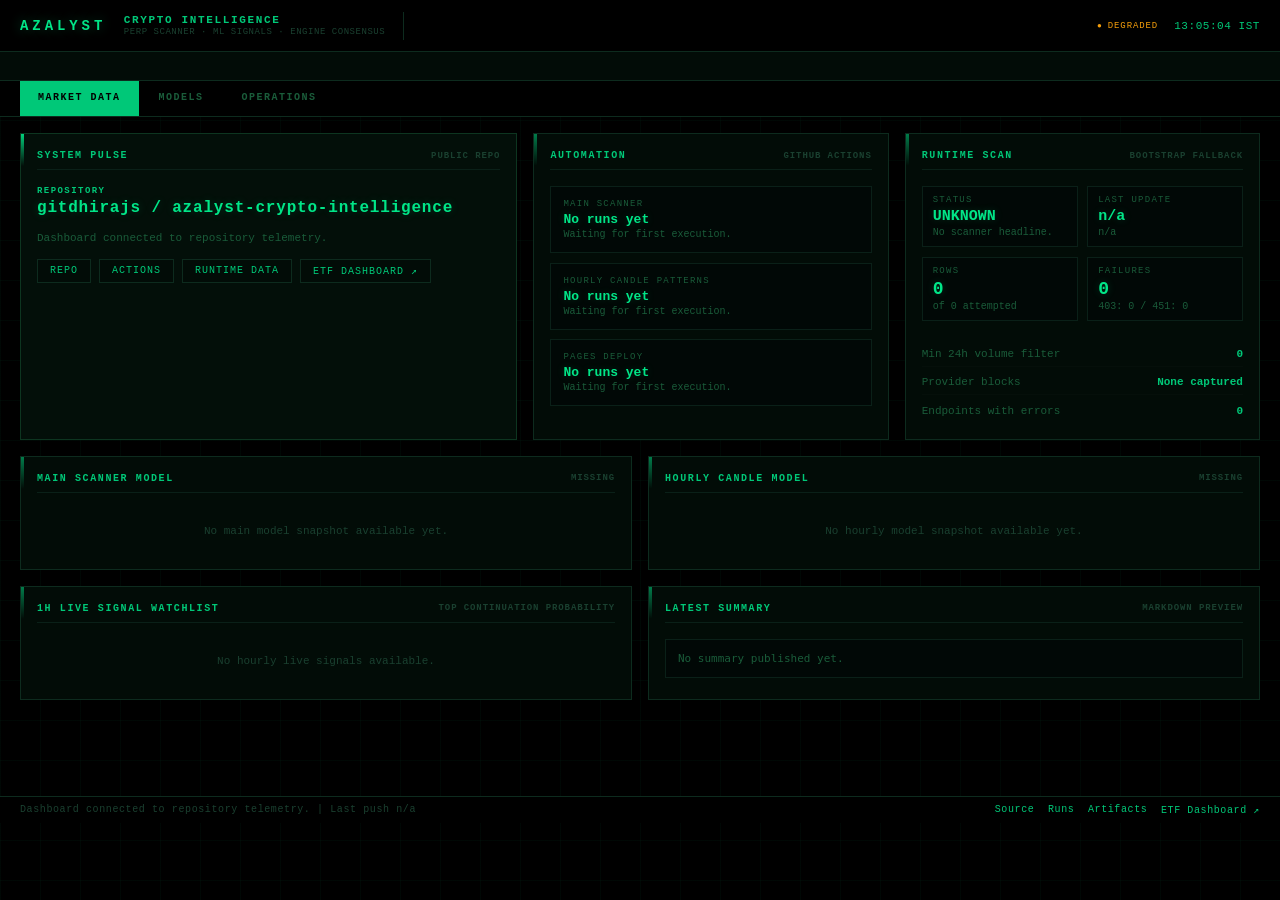
==== index.html @ 478e2b05 "Add files via upload" ====
<!DOCTYPE html>
<html lang="en">
<head>
  <meta charset="UTF-8">
  <meta name="viewport" content="width=device-width, initial-scale=1.0">
  <title>Azalyst Crypto Intelligence</title>
  <meta
    name="description"
    content="Azalyst Crypto Intelligence — runtime health, ML training snapshots, multi-engine consensus signals, and GitHub Actions telemetry."
  >
  <meta name="theme-color" content="#000000">
  <link rel="stylesheet" href="styles.css">
</head>
<body>
  <div class="backdrop" aria-hidden="true"></div>
  <div class="scanlines" aria-hidden="true"></div>

  <!-- ── Topbar (mirrors ETF Intelligence header) ──────────────────── -->
  <header class="topbar">
    <div class="brand-block">
      <div class="brand-mark">AZALYST</div>
      <div class="brand-sub">
        <h1>CRYPTO INTELLIGENCE</h1>
        <p>Perp scanner · ML signals · Engine consensus</p>
      </div>
    </div>
    <div class="topbar-meta">
      <!-- Live status dot — same pattern as ETF "● LIVE / ● OFFLINE" -->
      <span id="liveStatus" class="status-dot warn">LOADING</span>
      <span id="clockValue" class="meta-value">--:--:-- IST</span>
    </div>
  </header>

  <!-- ── Ticker tape ─────────────────────────────────────────────────── -->
  <div class="ticker" role="marquee" aria-label="Live scanner data ticker">
    <div id="tickerTape" class="ticker-track">Connecting to runtime telemetry...</div>
  </div>

  <!-- ── Tab bar (matches ETF style) ──────────────────────────────────── -->
  <nav class="tabbar" aria-label="Dashboard sections">
    <button class="tab active" data-tab="overview">Market Data</button>
    <button class="tab" data-tab="models">Models</button>
    <button class="tab" data-tab="ops">Operations</button>
  </nav>

  <!-- ── Main shell ─────────────────────────────────────────────────── -->
  <main class="shell">

    <!-- ══ OVERVIEW TAB ═══════════════════════════════════════════════ -->
    <section class="tab-panel active" id="tab-overview">

      <!-- Hero row: 3 columns -->
      <section class="grid hero-grid">

        <article class="panel panel-hero">
          <div class="panel-header">
            <span>System Pulse</span>
            <span id="repoVisibility" class="micro-copy">PUBLIC REPO</span>
          </div>
          <div class="hero-stack">
            <div>
              <p class="kicker">Repository</p>
              <div class="hero-title">gitdhirajs / azalyst-crypto-intelligence</div>
            </div>
            <p id="headlineText" class="hero-copy">
              Waiting for runtime status and model snapshots...
            </p>
            <div class="hero-actions">
              <a
                class="action-link"
                href="https://github.com/gitdhirajs/azalyst-crypto-intelligence"
                target="_blank" rel="noreferrer"
              >Repo</a>
              <a
                class="action-link"
                href="https://github.com/gitdhirajs/azalyst-crypto-intelligence/actions"
                target="_blank" rel="noreferrer"
              >Actions</a>
              <a
                class="action-link"
                href="https://github.com/gitdhirajs/azalyst-crypto-intelligence/tree/runtime-data"
                target="_blank" rel="noreferrer"
              >Runtime Data</a>
              <a
                class="action-link"
                href="https://gitdhirajsv.github.io/Azalyst-ETF-Intelligence/"
                target="_blank" rel="noreferrer"
              >ETF Dashboard ↗</a>
            </div>
          </div>
        </article>

        <article class="panel">
          <div class="panel-header">
            <span>Automation</span>
            <span class="micro-copy">GITHUB ACTIONS</span>
          </div>
          <div id="workflowCards" class="metric-stack"></div>
        </article>

        <article class="panel">
          <div class="panel-header">
            <span>Runtime Scan</span>
            <span id="runtimeSourceTag" class="micro-copy">RUNTIME-DATA</span>
          </div>
          <div id="runtimeStatusCard" class="metric-stack"></div>
        </article>

      </section>

      <!-- Model cards row -->
      <section class="grid two-col">
        <article class="panel">
          <div class="panel-header">
            <span>Main Scanner Model</span>
            <span id="mainModelSource" class="micro-copy">BOOTSTRAP</span>
          </div>
          <div id="mainModelCard"></div>
        </article>

        <article class="panel">
          <div class="panel-header">
            <span>Hourly Candle Model</span>
            <span id="hourlyModelSource" class="micro-copy">BOOTSTRAP</span>
          </div>
          <div id="hourlyModelCard"></div>
        </article>
      </section>

      <!-- Signals + summary row -->
      <section class="grid two-col">
        <article class="panel">
          <div class="panel-header">
            <span>1H Live Signal Watchlist</span>
            <span class="micro-copy">TOP CONTINUATION PROBABILITY</span>
          </div>
          <div id="hourlySignalsTable"></div>
        </article>

        <article class="panel">
          <div class="panel-header">
            <span>Latest Summary</span>
            <span class="micro-copy">MARKDOWN PREVIEW</span>
          </div>
          <pre id="summaryPreview" class="summary-box">Loading summary...</pre>
        </article>
      </section>

    </section>

    <!-- ══ MODELS TAB ════════════════════════════════════════════════ -->
    <section class="tab-panel" id="tab-models">

      <section class="grid two-col">
        <article class="panel">
          <div class="panel-header">
            <span>Main Model Feature Stack</span>
            <span class="micro-copy">XGBOOST PERMUTATION IMPORTANCE</span>
          </div>
          <div id="mainFeatures"></div>
        </article>

        <article class="panel">
          <div class="panel-header">
            <span>Hourly Model Feature Stack</span>
            <span class="micro-copy">PATTERN IMPORTANCE</span>
          </div>
          <div id="hourlyFeatures"></div>
        </article>
      </section>

      <section class="grid two-col">
        <article class="panel">
          <div class="panel-header">
            <span>Main Scanner Clusters</span>
            <span class="micro-copy">GAINER / LOSER REGIMES</span>
          </div>
          <div id="mainClusters"></div>
        </article>

        <article class="panel">
          <div class="panel-header">
            <span>Hourly Pattern Clusters</span>
            <span class="micro-copy">CONTINUATION / FAILURE</span>
          </div>
          <div id="hourlyClusters"></div>
        </article>
      </section>

      <section class="grid two-col">
        <article class="panel">
          <div class="panel-header">
            <span>Main Scanner Buckets</span>
            <span class="micro-copy">RANGE LEARNING</span>
          </div>
          <div id="mainBuckets"></div>
        </article>

        <article class="panel">
          <div class="panel-header">
            <span>Hourly Continuation Buckets</span>
            <span class="micro-copy">CANDLE RANGE LEARNING</span>
          </div>
          <div id="hourlyBuckets"></div>
        </article>
      </section>

    </section>

    <!-- ══ OPERATIONS TAB ════════════════════════════════════════════ -->
    <section class="tab-panel" id="tab-ops">

      <section class="grid two-col">
        <article class="panel">
          <div class="panel-header">
            <span>Recent Workflow Runs</span>
            <span class="micro-copy">LATEST 8</span>
          </div>
          <div id="workflowTable"></div>
        </article>

        <article class="panel">
          <div class="panel-header">
            <span>Data Sources</span>
            <span class="micro-copy">MERGED VIEW</span>
          </div>
          <div id="sourceMatrix"></div>
        </article>
      </section>

      <section class="grid two-col">
        <article class="panel">
          <div class="panel-header">
            <span>Runtime Branch Files</span>
            <span class="micro-copy">REPORTS DIRECTORY</span>
          </div>
          <div id="runtimeFiles"></div>
        </article>

        <article class="panel">
          <div class="panel-header">
            <span>Known Issues</span>
            <span class="micro-copy">OPS NOTES</span>
          </div>
          <div id="issuesPanel"></div>
        </article>
      </section>

    </section>

  </main>

  <!-- ── Footer (matches ETF style) ───────────────────────────────── -->
  <footer class="footer">
    <span id="footerStatus">Waiting for data...</span>
    <span class="footer-links">
      <a href="https://github.com/gitdhirajs/azalyst-crypto-intelligence" target="_blank" rel="noreferrer">Source</a>
      <a href="https://github.com/gitdhirajs/azalyst-crypto-intelligence/actions" target="_blank" rel="noreferrer">Runs</a>
      <a href="https://github.com/gitdhirajs/azalyst-crypto-intelligence/tree/runtime-data" target="_blank" rel="noreferrer">Artifacts</a>
      <a href="https://gitdhirajsv.github.io/Azalyst-ETF-Intelligence/" target="_blank" rel="noreferrer">ETF Dashboard ↗</a>
    </span>
  </footer>

  <script type="module" src="app.js"></script>
</body>
</html>
---- styles.css ----
/* ══════════════════════════════════════════════════════════════════
   AZALYST CRYPTO INTELLIGENCE — Dashboard styles
   Mirrors Azalyst ETF Intelligence green terminal aesthetic
   ══════════════════════════════════════════════════════════════════ */

* { box-sizing: border-box; }

html, body {
  margin: 0;
  min-height: 100%;
}

body {
  background: #000;
  color: #00c878;
  font-family: 'Courier New', Courier, monospace;
  overflow-x: hidden;
}

/* ── Grid overlay (green tint, same as ETF) ── */
.backdrop {
  background-image:
    linear-gradient(rgba(0, 200, 120, 0.04) 1px, transparent 1px),
    linear-gradient(90deg, rgba(0, 200, 120, 0.04) 1px, transparent 1px);
  background-size: 40px 40px;
  inset: 0;
  pointer-events: none;
  position: fixed;
  z-index: -2;
}

.scanlines {
  background: repeating-linear-gradient(
    0deg,
    rgba(0, 0, 0, 0.05) 0px,
    rgba(0, 0, 0, 0.05) 1px,
    transparent 1px,
    transparent 3px
  );
  inset: 0;
  pointer-events: none;
  position: fixed;
  z-index: -1;
}

/* ══ Topbar ══════════════════════════════════════════════════════════ */
.topbar {
  align-items: center;
  background: #000;
  border-bottom: 1px solid #0d2b1e;
  display: flex;
  gap: 1rem;
  height: 52px;
  justify-content: space-between;
  padding: 0 1.25rem;
  position: sticky;
  top: 0;
  z-index: 100;
}

.brand-block {
  align-items: center;
  display: flex;
  gap: 1.1rem;
}

/* The vertical separator bar between AZALYST and subtitle — ETF style */
.brand-block::after {
  content: "";
  width: 1px;
  height: 28px;
  background: #0d2b1e;
  display: inline-block;
  flex-shrink: 0;
}

.brand-mark {
  color: #00e688;
  font-size: 14px;
  font-weight: 900;
  letter-spacing: 0.28em;
  text-shadow: 0 0 12px rgba(0, 230, 136, 0.35);
}

.brand-sub {
  display: flex;
  flex-direction: column;
  gap: 1px;
}

.brand-sub h1 {
  color: #00c878;
  font-family: 'Courier New', monospace;
  font-size: 11px;
  font-weight: 700;
  letter-spacing: 0.15em;
  margin: 0;
  text-transform: uppercase;
}

.brand-sub p {
  color: #1a4030;
  font-size: 9px;
  letter-spacing: 0.06em;
  margin: 0;
  text-transform: uppercase;
}

.topbar-meta {
  align-items: center;
  display: flex;
  gap: 1rem;
}

/* Live status dot — matches ETF "● LIVE / ● OFFLINE" */
.status-dot {
  font-size: 9px;
  letter-spacing: 0.1em;
  display: flex;
  align-items: center;
  gap: 5px;
}

.status-dot::before {
  content: "●";
  font-size: 8px;
}

.status-dot.live  { color: #00e688; }
.status-dot.live::before  { color: #00e688; text-shadow: 0 0 6px #00e688; }
.status-dot.warn  { color: #f59e0b; }
.status-dot.warn::before  { color: #f59e0b; }
.status-dot.dead  { color: #ef4444; }
.status-dot.dead::before  { color: #ef4444; }

.meta-value {
  color: #00c878;
  font-size: 11px;
  letter-spacing: 0.05em;
}

/* ══ Ticker tape ══════════════════════════════════════════════════════ */
.ticker {
  background: #020c07;
  border-bottom: 1px solid #0d2b1e;
  overflow: hidden;
  padding: 5px 0;
  position: relative;
}

.ticker::before,
.ticker::after {
  bottom: 0;
  content: "";
  position: absolute;
  top: 0;
  width: 60px;
  z-index: 1;
}

.ticker::before {
  background: linear-gradient(90deg, #020c07, transparent);
  left: 0;
}

.ticker::after {
  background: linear-gradient(270deg, #020c07, transparent);
  right: 0;
}

.ticker-track {
  animation: ticker-scroll 30s linear infinite;
  color: #00c878;
  display: inline-flex;
  font-size: 10px;
  gap: 2.5rem;
  letter-spacing: 0.1em;
  min-width: max-content;
  padding-left: 100%;
  white-space: nowrap;
}

@keyframes ticker-scroll {
  from { transform: translateX(0); }
  to   { transform: translateX(-100%); }
}

/* ══ Tab bar — exactly mirrors ETF Intelligence nav ══════════════════ */
.tabbar {
  background: #000;
  border-bottom: 1px solid #0d2b1e;
  display: flex;
  padding: 0 1.25rem;
  gap: 2px;
}

.tab {
  background: transparent;
  border: none;
  border-bottom: 2px solid transparent;
  color: #1a5c3a;
  cursor: pointer;
  font-family: 'Courier New', monospace;
  font-size: 10px;
  font-weight: 700;
  letter-spacing: 0.15em;
  padding: 11px 18px;
  text-transform: uppercase;
  transition: color 150ms, border-color 150ms, background 150ms;
}

.tab:hover {
  border-bottom-color: #00c878;
  color: #00c878;
}

.tab.active {
  background: #00c878;
  border-bottom-color: #00c878;
  color: #000;
}

/* ══ Shell / layout ══════════════════════════════════════════════════ */
.shell {
  margin: 0 auto;
  max-width: 1500px;
  padding: 1rem 1.25rem 5rem;
}

.tab-panel { display: none; }
.tab-panel.active { display: block; }

/* ══ Grid ════════════════════════════════════════════════════════════ */
.grid { display: grid; gap: 1rem; }

.hero-grid {
  grid-template-columns: minmax(0, 1.4fr) minmax(0, 1fr) minmax(0, 1fr);
  margin-bottom: 1rem;
}

.two-col {
  grid-template-columns: minmax(0, 1fr) minmax(0, 1fr);
  margin-bottom: 1rem;
}

/* ══ Panels ══════════════════════════════════════════════════════════ */
.panel {
  background: #020c07;
  border: 1px solid #0d2b1e;
  overflow: hidden;
  padding: 1rem;
  position: relative;
}

/* Subtle corner accent — ETF terminal look */
.panel::before {
  content: "";
  position: absolute;
  top: 0; left: 0;
  width: 3px; height: 32px;
  background: linear-gradient(180deg, #00c878, transparent);
  opacity: 0.6;
}

.panel-hero {
  background: #030f09;
  border-color: #0d3520;
}

.panel-hero::before {
  background: linear-gradient(180deg, #00e688, transparent);
  opacity: 0.9;
}

.panel-header {
  align-items: center;
  border-bottom: 1px solid #0a2018;
  color: #00c878;
  display: flex;
  font-size: 10px;
  font-weight: 700;
  justify-content: space-between;
  letter-spacing: 0.16em;
  margin-bottom: 1rem;
  padding-bottom: 8px;
  text-transform: uppercase;
}

.micro-copy {
  color: #1a4030;
  font-size: 9px;
  letter-spacing: 0.1em;
}

/* ══ Hero panel ══════════════════════════════════════════════════════ */
.hero-stack {
  display: flex;
  flex-direction: column;
  gap: 0.75rem;
}

.kicker {
  color: #00c878;
  font-size: 9px;
  font-weight: 700;
  letter-spacing: 0.16em;
  margin: 0;
  text-transform: uppercase;
}

.hero-title {
  color: #00e688;
  font-size: clamp(12px, 0.85rem + 0.3vw, 16px);
  font-weight: 700;
  letter-spacing: 0.05em;
  margin-top: 0.2rem;
  text-shadow: 0 0 10px rgba(0, 230, 136, 0.2);
}

.hero-copy {
  color: #1a5c3a;
  font-size: 11px;
  line-height: 1.65;
  margin: 0;
}

.hero-actions {
  display: flex;
  flex-wrap: wrap;
  gap: 0.5rem;
}

/* ══ Links ═══════════════════════════════════════════════════════════ */
.action-link {
  background: #020c07;
  border: 1px solid #0d2b1e;
  color: #00c878;
  font-size: 10px;
  letter-spacing: 0.1em;
  padding: 5px 12px;
  text-decoration: none;
  text-transform: uppercase;
  transition: background 150ms, color 150ms, border-color 150ms;
}

.action-link:hover {
  background: #00c878;
  border-color: #00c878;
  color: #000;
}

.runtime-link {
  color: #00c878;
  font-size: 10px;
  text-decoration: none;
}

.runtime-link:hover {
  color: #00e688;
  text-decoration: underline;
}

.footer a {
  color: #00c878;
  text-decoration: none;
}

.footer a:hover {
  color: #00e688;
}

/* ══ Metric / data blocks ════════════════════════════════════════════ */
.metric-stack,
.stack {
  display: grid;
  gap: 0.6rem;
}

.metric-card,
.cluster-card,
.issue-card,
.summary-box {
  background: #010806;
  border: 1px solid #0a2018;
}

.metric-card,
.cluster-card,
.issue-card {
  padding: 0.75rem;
}

.metric-label {
  color: #1a5c3a;
  display: block;
  font-size: 9px;
  letter-spacing: 0.14em;
  margin-bottom: 3px;
  text-transform: uppercase;
}

.metric-value {
  color: #00e688;
  font-size: 20px;
  font-weight: 700;
  text-shadow: 0 0 8px rgba(0, 230, 136, 0.2);
}

.metric-subtle {
  color: #1a5c3a;
  font-size: 10px;
  margin-top: 2px;
}

.stats-grid {
  display: grid;
  gap: 0.6rem;
  grid-template-columns: repeat(2, minmax(0, 1fr));
  margin-bottom: 0.75rem;
}

.stat-box {
  background: #010806;
  border: 1px solid #0a2018;
  padding: 8px 10px;
}

.stat-box .metric-value {
  font-size: 18px;
}

/* ══ Row lists ═══════════════════════════════════════════════════════ */
.meta-list {
  display: grid;
  gap: 0.2rem;
}

.meta-line,
.metric-line,
.list-row,
.table-row,
.file-row,
.signal-row,
.source-row,
.feature-row {
  align-items: center;
  border-bottom: 1px solid #050f0a;
  display: grid;
  font-size: 11px;
  gap: 0.6rem;
  padding: 6px 0;
}

.meta-line   { grid-template-columns: 1fr auto; }
.metric-line { grid-template-columns: 1fr auto auto; }
.list-row    { grid-template-columns: 1.55fr auto auto; }

.meta-line:last-child,
.metric-line:last-child,
.list-row:last-child,
.table-row:last-child,
.file-row:last-child,
.signal-row:last-child,
.source-row:last-child,
.feature-row:last-child { border-bottom: none; }

.meta-line span,
.metric-line span,
.list-row span { color: #1a5c3a; }

.meta-line strong,
.metric-line strong,
.list-row strong { color: #00c878; }

.metric-card strong { color: #00e688; }

/* ══ Tables ══════════════════════════════════════════════════════════ */
.table,
.file-list,
.signal-table,
.source-table {
  display: grid;
  gap: 0;
}

.table-head,
.signal-head,
.source-head {
  background: #010806;
  border-bottom: 1px solid #0a2018;
  color: #1a5c3a;
  font-size: 9px;
  letter-spacing: 0.12em;
  padding: 6px 8px;
  text-transform: uppercase;
}

.table-head, .table-row   { grid-template-columns: 1.15fr 0.8fr 0.7fr 0.85fr; }
.table-row   { padding-left: 4px; padding-right: 4px; }
.file-row    { grid-template-columns: 1.5fr auto; }

.signal-head,
.signal-row  { grid-template-columns: 1fr 0.75fr 0.65fr 0.65fr 0.7fr; }

.source-head,
.source-row  { grid-template-columns: 1.05fr 0.7fr 1.25fr; }

/* ══ Pills — ETF style: dot + label ══════════════════════════════════ */
.pill {
  border: 1px solid transparent;
  display: inline-flex;
  font-size: 9px;
  letter-spacing: 0.1em;
  padding: 2px 8px;
  text-transform: uppercase;
}

.pill-good {
  background: rgba(0, 200, 120, 0.10);
  border-color: rgba(0, 200, 120, 0.20);
  color: #00c878;
}

.pill-bad {
  background: rgba(239, 68, 68, 0.10);
  border-color: rgba(239, 68, 68, 0.20);
  color: #ef4444;
}

.pill-warn {
  background: rgba(245, 158, 11, 0.10);
  border-color: rgba(245, 158, 11, 0.20);
  color: #f59e0b;
}

.pill-info {
  background: rgba(59, 130, 246, 0.10);
  border-color: rgba(59, 130, 246, 0.20);
  color: #3b82f6;
}

/* ══ Cluster / issue cards ═══════════════════════════════════════════ */
.cluster-card h4,
.issue-card h4 {
  color: #00c878;
  font-size: 10px;
  font-weight: 700;
  letter-spacing: 0.12em;
  margin: 0 0 0.5rem;
  text-transform: uppercase;
}

.cluster-card p,
.issue-card p {
  color: #1a5c3a;
  font-size: 11px;
  line-height: 1.65;
  margin: 0;
}

/* ══ Feature importance bars ═════════════════════════════════════════ */
.feature-row { grid-template-columns: 1.25fr minmax(0, 1fr) 0.55fr; }

.bar-rail {
  background: #0a2018;
  height: 7px;
  overflow: hidden;
}

.bar-fill {
  background: #00c878;
  box-shadow: 0 0 4px rgba(0, 200, 120, 0.4);
  height: 100%;
  transition: width 600ms ease;
}

/* ══ Summary box ═════════════════════════════════════════════════════ */
.summary-box {
  color: #1a5c3a;
  font-size: 11px;
  margin: 0;
  max-height: 400px;
  overflow: auto;
  padding: 0.75rem;
  white-space: pre-wrap;
}

/* ══ Footer ══════════════════════════════════════════════════════════ */
.footer {
  align-items: center;
  background: #000;
  border-top: 1px solid #0d2b1e;
  bottom: 0;
  color: #1a4030;
  display: flex;
  flex-wrap: wrap;
  font-size: 10px;
  gap: 0.75rem;
  justify-content: space-between;
  left: 0;
  letter-spacing: 0.06em;
  padding: 7px 1.25rem;
  position: sticky;
  right: 0;
  z-index: 100;
}

.footer-links {
  display: inline-flex;
  gap: 0.85rem;
}

/* ══ State colours ═══════════════════════════════════════════════════ */
.positive   { color: #00c878; }
.negative   { color: #ef4444; }
.warning    { color: #f59e0b; }
.info       { color: #3b82f6; }
.muted      { color: #1a4030; }

.empty-state {
  color: #1a4030;
  font-size: 11px;
  padding: 1rem 0;
  text-align: center;
}

/* ══ Scrollbars — styled to match ════════════════════════════════════ */
::-webkit-scrollbar { width: 4px; height: 4px; }
::-webkit-scrollbar-track { background: #010806; }
::-webkit-scrollbar-thumb { background: #0d2b1e; border-radius: 2px; }
::-webkit-scrollbar-thumb:hover { background: #00c878; }

/* ══ Responsive ══════════════════════════════════════════════════════ */
@media (max-width: 1180px) {
  .hero-grid,
  .two-col { grid-template-columns: 1fr; }
}

@media (max-width: 820px) {
  .topbar {
    align-items: flex-start;
    flex-direction: column;
    height: auto;
    padding: 0.6rem 1rem;
  }

  .brand-block::after { display: none; }

  .brand-block {
    align-items: flex-start;
    flex-direction: column;
  }

  .topbar-meta,
  .tabbar { flex-wrap: wrap; }

  .stats-grid,
  .signal-head, .signal-row,
  .source-head, .source-row,
  .feature-row,
  .table-head,  .table-row,
  .list-row,    .file-row,
  .meta-line,   .metric-line { grid-template-columns: 1fr; }

  .shell { padding-left: 0.75rem; padding-right: 0.75rem; }

  .ticker-track { animation-duration: 38s; }
}
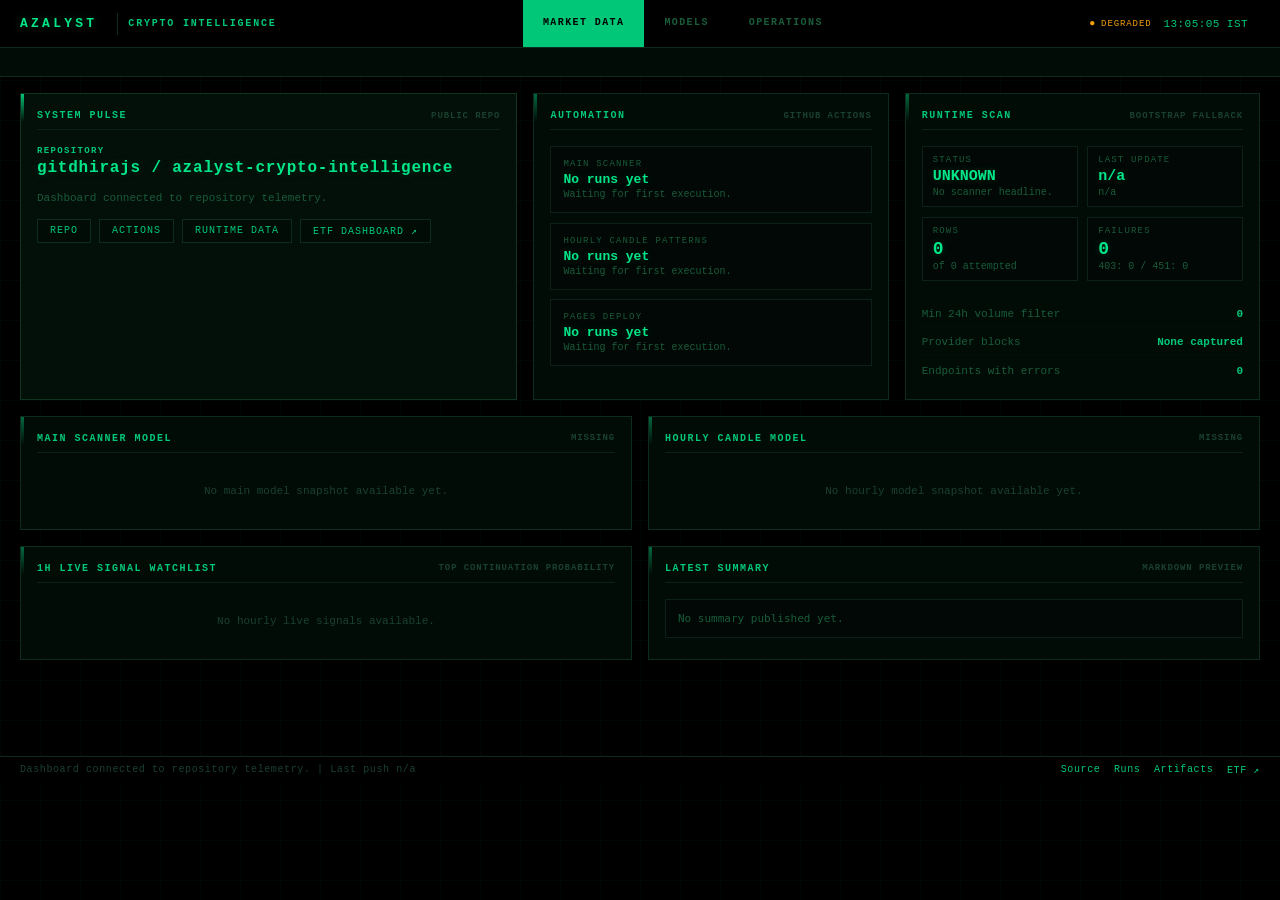
==== commit 01b9641e: "Add files via upload" ====
--- a/index.html
+++ b/index.html
@@ -4,10 +4,7 @@
   <meta charset="UTF-8">
   <meta name="viewport" content="width=device-width, initial-scale=1.0">
   <title>Azalyst Crypto Intelligence</title>
-  <meta
-    name="description"
-    content="Azalyst Crypto Intelligence — runtime health, ML training snapshots, multi-engine consensus signals, and GitHub Actions telemetry."
-  >
+  <meta name="description" content="Azalyst Crypto Intelligence — runtime health, ML signals, multi-engine consensus, and GitHub Actions telemetry.">
   <meta name="theme-color" content="#000000">
   <link rel="stylesheet" href="styles.css">
 </head>
@@ -15,41 +12,40 @@
   <div class="backdrop" aria-hidden="true"></div>
   <div class="scanlines" aria-hidden="true"></div>
 
-  <!-- ── Topbar (mirrors ETF Intelligence header) ──────────────────── -->
+  <!-- ══ TOPBAR — matches ETF Intelligence exactly: brand + inline tabs + meta ══ -->
   <header class="topbar">
+    <!-- Left: brand block -->
     <div class="brand-block">
-      <div class="brand-mark">AZALYST</div>
-      <div class="brand-sub">
-        <h1>CRYPTO INTELLIGENCE</h1>
-        <p>Perp scanner · ML signals · Engine consensus</p>
-      </div>
+      <span class="brand-mark">AZALYST</span>
+      <span class="brand-sep"></span>
+      <span class="brand-sub">CRYPTO INTELLIGENCE</span>
     </div>
+
+    <!-- Centre: inline tab navigation (same as ETF) -->
+    <nav class="inline-tabs" aria-label="Dashboard sections">
+      <button class="itab active" data-tab="overview">Market Data</button>
+      <button class="itab" data-tab="models">Models</button>
+      <button class="itab" data-tab="ops">Operations</button>
+    </nav>
+
+    <!-- Right: status + clock -->
     <div class="topbar-meta">
-      <!-- Live status dot — same pattern as ETF "● LIVE / ● OFFLINE" -->
       <span id="liveStatus" class="status-dot warn">LOADING</span>
-      <span id="clockValue" class="meta-value">--:--:-- IST</span>
+      <span id="clockValue" class="meta-clock">--:--:-- IST</span>
+      <span id="updatedLabel" class="meta-updated"></span>
     </div>
   </header>
 
-  <!-- ── Ticker tape ─────────────────────────────────────────────────── -->
-  <div class="ticker" role="marquee" aria-label="Live scanner data ticker">
+  <!-- ══ TICKER ══ -->
+  <div class="ticker" role="marquee" aria-label="Live scanner data">
     <div id="tickerTape" class="ticker-track">Connecting to runtime telemetry...</div>
   </div>
 
-  <!-- ── Tab bar (matches ETF style) ──────────────────────────────────── -->
-  <nav class="tabbar" aria-label="Dashboard sections">
-    <button class="tab active" data-tab="overview">Market Data</button>
-    <button class="tab" data-tab="models">Models</button>
-    <button class="tab" data-tab="ops">Operations</button>
-  </nav>
-
-  <!-- ── Main shell ─────────────────────────────────────────────────── -->
+  <!-- ══ MAIN SHELL ══ -->
   <main class="shell">
 
-    <!-- ══ OVERVIEW TAB ═══════════════════════════════════════════════ -->
+    <!-- MARKET DATA TAB -->
     <section class="tab-panel active" id="tab-overview">
-
-      <!-- Hero row: 3 columns -->
       <section class="grid hero-grid">
 
         <article class="panel panel-hero">
@@ -60,32 +56,14 @@
           <div class="hero-stack">
             <div>
               <p class="kicker">Repository</p>
-              <div class="hero-title">gitdhirajs / azalyst-crypto-intelligence</div>
+              <div id="heroTitle" class="hero-title">gitdhirajs / azalyst-crypto-intelligence</div>
             </div>
-            <p id="headlineText" class="hero-copy">
-              Waiting for runtime status and model snapshots...
-            </p>
+            <p id="headlineText" class="hero-copy">Waiting for runtime status and model snapshots...</p>
             <div class="hero-actions">
-              <a
-                class="action-link"
-                href="https://github.com/gitdhirajs/azalyst-crypto-intelligence"
-                target="_blank" rel="noreferrer"
-              >Repo</a>
-              <a
-                class="action-link"
-                href="https://github.com/gitdhirajs/azalyst-crypto-intelligence/actions"
-                target="_blank" rel="noreferrer"
-              >Actions</a>
-              <a
-                class="action-link"
-                href="https://github.com/gitdhirajs/azalyst-crypto-intelligence/tree/runtime-data"
-                target="_blank" rel="noreferrer"
-              >Runtime Data</a>
-              <a
-                class="action-link"
-                href="https://gitdhirajsv.github.io/Azalyst-ETF-Intelligence/"
-                target="_blank" rel="noreferrer"
-              >ETF Dashboard ↗</a>
+              <a class="action-link" href="https://github.com/gitdhirajs/azalyst-crypto-intelligence" target="_blank" rel="noreferrer">Repo</a>
+              <a class="action-link" href="https://github.com/gitdhirajs/azalyst-crypto-intelligence/actions" target="_blank" rel="noreferrer">Actions</a>
+              <a class="action-link" href="https://github.com/gitdhirajs/azalyst-crypto-intelligence/tree/runtime-data" target="_blank" rel="noreferrer">Runtime Data</a>
+              <a class="action-link" href="https://gitdhirajsv.github.io/Azalyst-ETF-Intelligence/" target="_blank" rel="noreferrer">ETF Dashboard ↗</a>
             </div>
           </div>
         </article>
@@ -105,10 +83,8 @@
           </div>
           <div id="runtimeStatusCard" class="metric-stack"></div>
         </article>
-
-      </section>
-
-      <!-- Model cards row -->
+      </section>
+
       <section class="grid two-col">
         <article class="panel">
           <div class="panel-header">
@@ -117,7 +93,6 @@
           </div>
           <div id="mainModelCard"></div>
         </article>
-
         <article class="panel">
           <div class="panel-header">
             <span>Hourly Candle Model</span>
@@ -127,7 +102,6 @@
         </article>
       </section>
 
-      <!-- Signals + summary row -->
       <section class="grid two-col">
         <article class="panel">
           <div class="panel-header">
@@ -136,7 +110,6 @@
           </div>
           <div id="hourlySignalsTable"></div>
         </article>
-
         <article class="panel">
           <div class="panel-header">
             <span>Latest Summary</span>
@@ -145,12 +118,10 @@
           <pre id="summaryPreview" class="summary-box">Loading summary...</pre>
         </article>
       </section>
-
     </section>
 
-    <!-- ══ MODELS TAB ════════════════════════════════════════════════ -->
+    <!-- MODELS TAB -->
     <section class="tab-panel" id="tab-models">
-
       <section class="grid two-col">
         <article class="panel">
           <div class="panel-header">
@@ -159,7 +130,6 @@
           </div>
           <div id="mainFeatures"></div>
         </article>
-
         <article class="panel">
           <div class="panel-header">
             <span>Hourly Model Feature Stack</span>
@@ -168,7 +138,6 @@
           <div id="hourlyFeatures"></div>
         </article>
       </section>
-
       <section class="grid two-col">
         <article class="panel">
           <div class="panel-header">
@@ -177,7 +146,6 @@
           </div>
           <div id="mainClusters"></div>
         </article>
-
         <article class="panel">
           <div class="panel-header">
             <span>Hourly Pattern Clusters</span>
@@ -186,7 +154,6 @@
           <div id="hourlyClusters"></div>
         </article>
       </section>
-
       <section class="grid two-col">
         <article class="panel">
           <div class="panel-header">
@@ -195,7 +162,6 @@
           </div>
           <div id="mainBuckets"></div>
         </article>
-
         <article class="panel">
           <div class="panel-header">
             <span>Hourly Continuation Buckets</span>
@@ -204,12 +170,10 @@
           <div id="hourlyBuckets"></div>
         </article>
       </section>
-
     </section>
 
-    <!-- ══ OPERATIONS TAB ════════════════════════════════════════════ -->
+    <!-- OPERATIONS TAB -->
     <section class="tab-panel" id="tab-ops">
-
       <section class="grid two-col">
         <article class="panel">
           <div class="panel-header">
@@ -218,7 +182,6 @@
           </div>
           <div id="workflowTable"></div>
         </article>
-
         <article class="panel">
           <div class="panel-header">
             <span>Data Sources</span>
@@ -227,7 +190,6 @@
           <div id="sourceMatrix"></div>
         </article>
       </section>
-
       <section class="grid two-col">
         <article class="panel">
           <div class="panel-header">
@@ -236,7 +198,6 @@
           </div>
           <div id="runtimeFiles"></div>
         </article>
-
         <article class="panel">
           <div class="panel-header">
             <span>Known Issues</span>
@@ -245,19 +206,18 @@
           <div id="issuesPanel"></div>
         </article>
       </section>
-
     </section>
 
   </main>
 
-  <!-- ── Footer (matches ETF style) ───────────────────────────────── -->
+  <!-- ══ FOOTER ══ -->
   <footer class="footer">
     <span id="footerStatus">Waiting for data...</span>
     <span class="footer-links">
       <a href="https://github.com/gitdhirajs/azalyst-crypto-intelligence" target="_blank" rel="noreferrer">Source</a>
       <a href="https://github.com/gitdhirajs/azalyst-crypto-intelligence/actions" target="_blank" rel="noreferrer">Runs</a>
       <a href="https://github.com/gitdhirajs/azalyst-crypto-intelligence/tree/runtime-data" target="_blank" rel="noreferrer">Artifacts</a>
-      <a href="https://gitdhirajsv.github.io/Azalyst-ETF-Intelligence/" target="_blank" rel="noreferrer">ETF Dashboard ↗</a>
+      <a href="https://gitdhirajsv.github.io/Azalyst-ETF-Intelligence/" target="_blank" rel="noreferrer">ETF ↗</a>
     </span>
   </footer>
 
--- a/styles.css
+++ b/styles.css
@@ -1,14 +1,9 @@
 /* ══════════════════════════════════════════════════════════════════
-   AZALYST CRYPTO INTELLIGENCE — Dashboard styles
-   Mirrors Azalyst ETF Intelligence green terminal aesthetic
+   AZALYST CRYPTO INTELLIGENCE — Green terminal, ETF-matched layout
    ══════════════════════════════════════════════════════════════════ */
 
 * { box-sizing: border-box; }
-
-html, body {
-  margin: 0;
-  min-height: 100%;
-}
+html, body { margin: 0; min-height: 100%; }
 
 body {
   background: #000;
@@ -17,102 +12,122 @@
   overflow-x: hidden;
 }
 
-/* ── Grid overlay (green tint, same as ETF) ── */
+/* ── Background grid ── */
 .backdrop {
   background-image:
-    linear-gradient(rgba(0, 200, 120, 0.04) 1px, transparent 1px),
-    linear-gradient(90deg, rgba(0, 200, 120, 0.04) 1px, transparent 1px);
+    linear-gradient(rgba(0,200,120,0.04) 1px, transparent 1px),
+    linear-gradient(90deg, rgba(0,200,120,0.04) 1px, transparent 1px);
   background-size: 40px 40px;
-  inset: 0;
-  pointer-events: none;
-  position: fixed;
-  z-index: -2;
-}
-
+  inset: 0; pointer-events: none; position: fixed; z-index: -2;
+}
 .scanlines {
   background: repeating-linear-gradient(
-    0deg,
-    rgba(0, 0, 0, 0.05) 0px,
-    rgba(0, 0, 0, 0.05) 1px,
-    transparent 1px,
-    transparent 3px
+    0deg, rgba(0,0,0,0.05) 0px, rgba(0,0,0,0.05) 1px,
+    transparent 1px, transparent 3px
   );
-  inset: 0;
-  pointer-events: none;
-  position: fixed;
-  z-index: -1;
-}
-
-/* ══ Topbar ══════════════════════════════════════════════════════════ */
+  inset: 0; pointer-events: none; position: fixed; z-index: -1;
+}
+
+/* ══════════════════════════════════════════════════════════════════
+   TOPBAR — single row: brand | inline-tabs | meta
+   Exactly matches ETF Intelligence header layout from screenshot
+   ══════════════════════════════════════════════════════════════════ */
 .topbar {
   align-items: center;
   background: #000;
   border-bottom: 1px solid #0d2b1e;
   display: flex;
-  gap: 1rem;
-  height: 52px;
+  height: 48px;
   justify-content: space-between;
   padding: 0 1.25rem;
   position: sticky;
   top: 0;
   z-index: 100;
-}
-
+  gap: 0;
+}
+
+/* ── Brand block (left) ── */
 .brand-block {
   align-items: center;
   display: flex;
-  gap: 1.1rem;
-}
-
-/* The vertical separator bar between AZALYST and subtitle — ETF style */
-.brand-block::after {
-  content: "";
-  width: 1px;
-  height: 28px;
-  background: #0d2b1e;
-  display: inline-block;
+  gap: 0;
   flex-shrink: 0;
 }
 
 .brand-mark {
   color: #00e688;
-  font-size: 14px;
+  font-size: 13px;
   font-weight: 900;
-  letter-spacing: 0.28em;
-  text-shadow: 0 0 12px rgba(0, 230, 136, 0.35);
+  letter-spacing: 0.25em;
+  text-shadow: 0 0 10px rgba(0,230,136,0.3);
+  padding-right: 10px;
+}
+
+/* Thin separator between AZALYST and CRYPTO INTELLIGENCE */
+.brand-sep {
+  display: inline-block;
+  width: 1px;
+  height: 22px;
+  background: #0d2b1e;
+  margin: 0 10px;
+  flex-shrink: 0;
 }
 
 .brand-sub {
-  display: flex;
-  flex-direction: column;
-  gap: 1px;
-}
-
-.brand-sub h1 {
-  color: #00c878;
+  color: #00c878;
+  font-size: 10px;
+  font-weight: 700;
+  letter-spacing: 0.18em;
+  text-transform: uppercase;
+}
+
+/* ── Inline tab navigation (centre) — ETF puts tabs in topbar ── */
+.inline-tabs {
+  display: flex;
+  align-items: stretch;
+  height: 100%;
+  gap: 0;
+  flex: 1;
+  justify-content: center;
+}
+
+.itab {
+  background: transparent;
+  border: none;
+  border-bottom: 2px solid transparent;
+  color: #1a5c3a;
+  cursor: pointer;
   font-family: 'Courier New', monospace;
-  font-size: 11px;
+  font-size: 10px;
   font-weight: 700;
-  letter-spacing: 0.15em;
-  margin: 0;
+  letter-spacing: 0.14em;
+  padding: 0 20px;
   text-transform: uppercase;
-}
-
-.brand-sub p {
-  color: #1a4030;
-  font-size: 9px;
-  letter-spacing: 0.06em;
-  margin: 0;
-  text-transform: uppercase;
-}
-
+  transition: color 120ms, border-color 120ms, background 120ms;
+  white-space: nowrap;
+}
+
+.itab:hover {
+  color: #00c878;
+  border-bottom-color: #00c878;
+}
+
+/* Active tab: white fill with black text — exactly matches ETF screenshot */
+.itab.active {
+  background: #00c878;
+  border-bottom-color: #00c878;
+  color: #000;
+}
+
+/* ── Right: status dot + clock + updated label ── */
 .topbar-meta {
   align-items: center;
   display: flex;
-  gap: 1rem;
-}
-
-/* Live status dot — matches ETF "● LIVE / ● OFFLINE" */
+  gap: 12px;
+  flex-shrink: 0;
+}
+
+/* ● LIVE / ● OFFLINE dot — identical to ETF */
 .status-dot {
   font-size: 9px;
   letter-spacing: 0.1em;
@@ -120,26 +135,34 @@
   align-items: center;
   gap: 5px;
 }
-
 .status-dot::before {
   content: "●";
-  font-size: 8px;
-}
-
-.status-dot.live  { color: #00e688; }
-.status-dot.live::before  { color: #00e688; text-shadow: 0 0 6px #00e688; }
-.status-dot.warn  { color: #f59e0b; }
-.status-dot.warn::before  { color: #f59e0b; }
-.status-dot.dead  { color: #ef4444; }
-.status-dot.dead::before  { color: #ef4444; }
-
-.meta-value {
+  font-size: 10px;
+  line-height: 1;
+}
+.status-dot.live         { color: #00e688; }
+.status-dot.live::before { color: #00e688; text-shadow: 0 0 6px #00e688; animation: blink 2s step-end infinite; }
+.status-dot.warn         { color: #f59e0b; }
+.status-dot.warn::before { color: #f59e0b; }
+.status-dot.dead         { color: #ef4444; }
+.status-dot.dead::before { color: #ef4444; }
+
+@keyframes blink { 0%,100% { opacity:1; } 50% { opacity:0.4; } }
+
+.meta-clock {
   color: #00c878;
   font-size: 11px;
-  letter-spacing: 0.05em;
-}
-
-/* ══ Ticker tape ══════════════════════════════════════════════════════ */
+  letter-spacing: 0.04em;
+  font-variant-numeric: tabular-nums;
+}
+
+.meta-updated {
+  color: #1a5c3a;
+  font-size: 9px;
+  letter-spacing: 0.06em;
+}
+
+/* ══ Ticker ══════════════════════════════════════════════════════════ */
 .ticker {
   background: #020c07;
   border-bottom: 1px solid #0d2b1e;
@@ -147,29 +170,14 @@
   padding: 5px 0;
   position: relative;
 }
-
-.ticker::before,
-.ticker::after {
-  bottom: 0;
-  content: "";
-  position: absolute;
-  top: 0;
-  width: 60px;
-  z-index: 1;
-}
-
-.ticker::before {
-  background: linear-gradient(90deg, #020c07, transparent);
-  left: 0;
-}
-
-.ticker::after {
-  background: linear-gradient(270deg, #020c07, transparent);
-  right: 0;
-}
+.ticker::before, .ticker::after {
+  bottom: 0; content: ""; position: absolute; top: 0; width: 60px; z-index: 1;
+}
+.ticker::before { background: linear-gradient(90deg, #020c07, transparent); left: 0; }
+.ticker::after  { background: linear-gradient(270deg, #020c07, transparent); right: 0; }
 
 .ticker-track {
-  animation: ticker-scroll 30s linear infinite;
+  animation: ticker-scroll 35s linear infinite;
   color: #00c878;
   display: inline-flex;
   font-size: 10px;
@@ -179,69 +187,17 @@
   padding-left: 100%;
   white-space: nowrap;
 }
-
-@keyframes ticker-scroll {
-  from { transform: translateX(0); }
-  to   { transform: translateX(-100%); }
-}
-
-/* ══ Tab bar — exactly mirrors ETF Intelligence nav ══════════════════ */
-.tabbar {
-  background: #000;
-  border-bottom: 1px solid #0d2b1e;
-  display: flex;
-  padding: 0 1.25rem;
-  gap: 2px;
-}
-
-.tab {
-  background: transparent;
-  border: none;
-  border-bottom: 2px solid transparent;
-  color: #1a5c3a;
-  cursor: pointer;
-  font-family: 'Courier New', monospace;
-  font-size: 10px;
-  font-weight: 700;
-  letter-spacing: 0.15em;
-  padding: 11px 18px;
-  text-transform: uppercase;
-  transition: color 150ms, border-color 150ms, background 150ms;
-}
-
-.tab:hover {
-  border-bottom-color: #00c878;
-  color: #00c878;
-}
-
-.tab.active {
-  background: #00c878;
-  border-bottom-color: #00c878;
-  color: #000;
-}
-
-/* ══ Shell / layout ══════════════════════════════════════════════════ */
-.shell {
-  margin: 0 auto;
-  max-width: 1500px;
-  padding: 1rem 1.25rem 5rem;
-}
-
-.tab-panel { display: none; }
+@keyframes ticker-scroll { from { transform: translateX(0); } to { transform: translateX(-100%); } }
+
+/* ══ Shell ═══════════════════════════════════════════════════════════ */
+.shell { margin: 0 auto; max-width: 1500px; padding: 1rem 1.25rem 5rem; }
+.tab-panel        { display: none; }
 .tab-panel.active { display: block; }
 
 /* ══ Grid ════════════════════════════════════════════════════════════ */
-.grid { display: grid; gap: 1rem; }
-
-.hero-grid {
-  grid-template-columns: minmax(0, 1.4fr) minmax(0, 1fr) minmax(0, 1fr);
-  margin-bottom: 1rem;
-}
-
-.two-col {
-  grid-template-columns: minmax(0, 1fr) minmax(0, 1fr);
-  margin-bottom: 1rem;
-}
+.grid        { display: grid; gap: 1rem; }
+.hero-grid   { grid-template-columns: minmax(0,1.4fr) minmax(0,1fr) minmax(0,1fr); margin-bottom: 1rem; }
+.two-col     { grid-template-columns: minmax(0,1fr) minmax(0,1fr); margin-bottom: 1rem; }
 
 /* ══ Panels ══════════════════════════════════════════════════════════ */
 .panel {
@@ -251,26 +207,16 @@
   padding: 1rem;
   position: relative;
 }
-
-/* Subtle corner accent — ETF terminal look */
 .panel::before {
   content: "";
   position: absolute;
   top: 0; left: 0;
-  width: 3px; height: 32px;
+  width: 3px; height: 28px;
   background: linear-gradient(180deg, #00c878, transparent);
-  opacity: 0.6;
-}
-
-.panel-hero {
-  background: #030f09;
-  border-color: #0d3520;
-}
-
-.panel-hero::before {
-  background: linear-gradient(180deg, #00e688, transparent);
-  opacity: 0.9;
-}
+  opacity: 0.5;
+}
+.panel-hero { background: #030f09; border-color: #0d3520; }
+.panel-hero::before { background: linear-gradient(180deg, #00e688, transparent); opacity: 0.85; }
 
 .panel-header {
   align-items: center;
@@ -280,389 +226,138 @@
   font-size: 10px;
   font-weight: 700;
   justify-content: space-between;
-  letter-spacing: 0.16em;
+  letter-spacing: 0.15em;
   margin-bottom: 1rem;
   padding-bottom: 8px;
   text-transform: uppercase;
 }
-
-.micro-copy {
-  color: #1a4030;
-  font-size: 9px;
-  letter-spacing: 0.1em;
-}
-
-/* ══ Hero panel ══════════════════════════════════════════════════════ */
-.hero-stack {
-  display: flex;
-  flex-direction: column;
-  gap: 0.75rem;
-}
-
-.kicker {
-  color: #00c878;
-  font-size: 9px;
-  font-weight: 700;
-  letter-spacing: 0.16em;
-  margin: 0;
-  text-transform: uppercase;
-}
-
-.hero-title {
-  color: #00e688;
-  font-size: clamp(12px, 0.85rem + 0.3vw, 16px);
-  font-weight: 700;
-  letter-spacing: 0.05em;
-  margin-top: 0.2rem;
-  text-shadow: 0 0 10px rgba(0, 230, 136, 0.2);
-}
-
-.hero-copy {
-  color: #1a5c3a;
-  font-size: 11px;
-  line-height: 1.65;
-  margin: 0;
-}
-
-.hero-actions {
-  display: flex;
-  flex-wrap: wrap;
-  gap: 0.5rem;
-}
+.micro-copy { color: #1a4030; font-size: 9px; letter-spacing: 0.1em; }
+
+/* ══ Hero ════════════════════════════════════════════════════════════ */
+.hero-stack { display: flex; flex-direction: column; gap: 0.75rem; }
+.kicker { color: #00c878; font-size: 9px; font-weight: 700; letter-spacing: 0.15em; margin: 0; text-transform: uppercase; }
+.hero-title { color: #00e688; font-size: clamp(12px,0.85rem + 0.3vw,16px); font-weight: 700; letter-spacing: 0.05em; margin-top: 0.2rem; text-shadow: 0 0 10px rgba(0,230,136,0.18); }
+.hero-copy  { color: #1a5c3a; font-size: 11px; line-height: 1.65; margin: 0; }
+.hero-actions { display: flex; flex-wrap: wrap; gap: 0.5rem; }
 
 /* ══ Links ═══════════════════════════════════════════════════════════ */
 .action-link {
-  background: #020c07;
-  border: 1px solid #0d2b1e;
-  color: #00c878;
-  font-size: 10px;
-  letter-spacing: 0.1em;
-  padding: 5px 12px;
-  text-decoration: none;
-  text-transform: uppercase;
-  transition: background 150ms, color 150ms, border-color 150ms;
-}
-
-.action-link:hover {
-  background: #00c878;
-  border-color: #00c878;
-  color: #000;
-}
-
-.runtime-link {
-  color: #00c878;
-  font-size: 10px;
-  text-decoration: none;
-}
-
-.runtime-link:hover {
-  color: #00e688;
-  text-decoration: underline;
-}
-
-.footer a {
-  color: #00c878;
-  text-decoration: none;
-}
-
-.footer a:hover {
-  color: #00e688;
-}
+  background: #020c07; border: 1px solid #0d2b1e; color: #00c878;
+  font-size: 10px; letter-spacing: 0.1em; padding: 5px 12px;
+  text-decoration: none; text-transform: uppercase;
+  transition: background 120ms, color 120ms, border-color 120ms;
+}
+.action-link:hover { background: #00c878; border-color: #00c878; color: #000; }
+
+.runtime-link { color: #00c878; font-size: 10px; text-decoration: none; }
+.runtime-link:hover { color: #00e688; text-decoration: underline; }
+.footer a { color: #00c878; text-decoration: none; }
+.footer a:hover { color: #00e688; }
 
 /* ══ Metric / data blocks ════════════════════════════════════════════ */
-.metric-stack,
-.stack {
-  display: grid;
-  gap: 0.6rem;
-}
-
-.metric-card,
-.cluster-card,
-.issue-card,
-.summary-box {
-  background: #010806;
-  border: 1px solid #0a2018;
-}
-
-.metric-card,
-.cluster-card,
-.issue-card {
-  padding: 0.75rem;
-}
-
-.metric-label {
-  color: #1a5c3a;
-  display: block;
-  font-size: 9px;
-  letter-spacing: 0.14em;
-  margin-bottom: 3px;
-  text-transform: uppercase;
-}
-
-.metric-value {
-  color: #00e688;
-  font-size: 20px;
-  font-weight: 700;
-  text-shadow: 0 0 8px rgba(0, 230, 136, 0.2);
-}
-
-.metric-subtle {
-  color: #1a5c3a;
-  font-size: 10px;
-  margin-top: 2px;
-}
-
-.stats-grid {
-  display: grid;
-  gap: 0.6rem;
-  grid-template-columns: repeat(2, minmax(0, 1fr));
-  margin-bottom: 0.75rem;
-}
-
-.stat-box {
-  background: #010806;
-  border: 1px solid #0a2018;
-  padding: 8px 10px;
-}
-
-.stat-box .metric-value {
-  font-size: 18px;
-}
+.metric-stack, .stack { display: grid; gap: 0.6rem; }
+.metric-card, .cluster-card, .issue-card, .summary-box { background: #010806; border: 1px solid #0a2018; }
+.metric-card, .cluster-card, .issue-card { padding: 0.75rem; }
+
+.metric-label { color: #1a5c3a; display: block; font-size: 9px; letter-spacing: 0.13em; margin-bottom: 3px; text-transform: uppercase; }
+.metric-value { color: #00e688; font-size: 20px; font-weight: 700; text-shadow: 0 0 8px rgba(0,230,136,0.18); }
+.metric-subtle { color: #1a5c3a; font-size: 10px; margin-top: 2px; }
+
+.stats-grid { display: grid; gap: 0.6rem; grid-template-columns: repeat(2,minmax(0,1fr)); margin-bottom: 0.75rem; }
+.stat-box { background: #010806; border: 1px solid #0a2018; padding: 8px 10px; }
+.stat-box .metric-value { font-size: 18px; }
 
 /* ══ Row lists ═══════════════════════════════════════════════════════ */
-.meta-list {
-  display: grid;
-  gap: 0.2rem;
-}
-
-.meta-line,
-.metric-line,
-.list-row,
-.table-row,
-.file-row,
-.signal-row,
-.source-row,
-.feature-row {
-  align-items: center;
-  border-bottom: 1px solid #050f0a;
-  display: grid;
-  font-size: 11px;
-  gap: 0.6rem;
-  padding: 6px 0;
-}
-
+.meta-list { display: grid; gap: 0.2rem; }
+.meta-line, .list-row, .table-row, .file-row, .signal-row, .source-row, .feature-row {
+  align-items: center; border-bottom: 1px solid #050f0a;
+  display: grid; font-size: 11px; gap: 0.6rem; padding: 6px 0;
+}
 .meta-line   { grid-template-columns: 1fr auto; }
-.metric-line { grid-template-columns: 1fr auto auto; }
 .list-row    { grid-template-columns: 1.55fr auto auto; }
 
-.meta-line:last-child,
-.metric-line:last-child,
-.list-row:last-child,
-.table-row:last-child,
-.file-row:last-child,
-.signal-row:last-child,
-.source-row:last-child,
+.meta-line:last-child, .list-row:last-child, .table-row:last-child,
+.file-row:last-child, .signal-row:last-child, .source-row:last-child,
 .feature-row:last-child { border-bottom: none; }
 
-.meta-line span,
-.metric-line span,
-.list-row span { color: #1a5c3a; }
-
-.meta-line strong,
-.metric-line strong,
-.list-row strong { color: #00c878; }
-
+.meta-line span, .list-row span { color: #1a5c3a; }
+.meta-line strong, .list-row strong { color: #00c878; }
 .metric-card strong { color: #00e688; }
 
 /* ══ Tables ══════════════════════════════════════════════════════════ */
-.table,
-.file-list,
-.signal-table,
-.source-table {
-  display: grid;
-  gap: 0;
-}
-
-.table-head,
-.signal-head,
-.source-head {
-  background: #010806;
-  border-bottom: 1px solid #0a2018;
-  color: #1a5c3a;
-  font-size: 9px;
-  letter-spacing: 0.12em;
-  padding: 6px 8px;
-  text-transform: uppercase;
-}
-
+.table, .file-list, .signal-table, .source-table { display: grid; gap: 0; }
+.table-head, .signal-head, .source-head {
+  background: #010806; border-bottom: 1px solid #0a2018; color: #1a5c3a;
+  font-size: 9px; letter-spacing: 0.11em; padding: 6px 8px; text-transform: uppercase;
+}
 .table-head, .table-row   { grid-template-columns: 1.15fr 0.8fr 0.7fr 0.85fr; }
 .table-row   { padding-left: 4px; padding-right: 4px; }
 .file-row    { grid-template-columns: 1.5fr auto; }
-
-.signal-head,
-.signal-row  { grid-template-columns: 1fr 0.75fr 0.65fr 0.65fr 0.7fr; }
-
-.source-head,
-.source-row  { grid-template-columns: 1.05fr 0.7fr 1.25fr; }
-
-/* ══ Pills — ETF style: dot + label ══════════════════════════════════ */
-.pill {
-  border: 1px solid transparent;
-  display: inline-flex;
-  font-size: 9px;
-  letter-spacing: 0.1em;
-  padding: 2px 8px;
-  text-transform: uppercase;
-}
-
-.pill-good {
-  background: rgba(0, 200, 120, 0.10);
-  border-color: rgba(0, 200, 120, 0.20);
-  color: #00c878;
-}
-
-.pill-bad {
-  background: rgba(239, 68, 68, 0.10);
-  border-color: rgba(239, 68, 68, 0.20);
-  color: #ef4444;
-}
-
-.pill-warn {
-  background: rgba(245, 158, 11, 0.10);
-  border-color: rgba(245, 158, 11, 0.20);
-  color: #f59e0b;
-}
-
-.pill-info {
-  background: rgba(59, 130, 246, 0.10);
-  border-color: rgba(59, 130, 246, 0.20);
-  color: #3b82f6;
-}
+.signal-head, .signal-row { grid-template-columns: 1fr 0.75fr 0.65fr 0.65fr 0.7fr; }
+.source-head, .source-row { grid-template-columns: 1.05fr 0.7fr 1.25fr; }
+
+/* ══ Pills ═══════════════════════════════════════════════════════════ */
+.pill { border: 1px solid transparent; display: inline-flex; font-size: 9px; letter-spacing: 0.1em; padding: 2px 8px; text-transform: uppercase; }
+.pill-good { background: rgba(0,200,120,0.10); border-color: rgba(0,200,120,0.20); color: #00c878; }
+.pill-bad  { background: rgba(239,68,68,0.10);  border-color: rgba(239,68,68,0.20);  color: #ef4444; }
+.pill-warn { background: rgba(245,158,11,0.10); border-color: rgba(245,158,11,0.20); color: #f59e0b; }
+.pill-info { background: rgba(59,130,246,0.10);  border-color: rgba(59,130,246,0.20);  color: #3b82f6; }
 
 /* ══ Cluster / issue cards ═══════════════════════════════════════════ */
-.cluster-card h4,
-.issue-card h4 {
-  color: #00c878;
-  font-size: 10px;
-  font-weight: 700;
-  letter-spacing: 0.12em;
-  margin: 0 0 0.5rem;
-  text-transform: uppercase;
-}
-
-.cluster-card p,
-.issue-card p {
-  color: #1a5c3a;
-  font-size: 11px;
-  line-height: 1.65;
-  margin: 0;
-}
-
-/* ══ Feature importance bars ═════════════════════════════════════════ */
-.feature-row { grid-template-columns: 1.25fr minmax(0, 1fr) 0.55fr; }
-
-.bar-rail {
-  background: #0a2018;
-  height: 7px;
-  overflow: hidden;
-}
-
-.bar-fill {
-  background: #00c878;
-  box-shadow: 0 0 4px rgba(0, 200, 120, 0.4);
-  height: 100%;
-  transition: width 600ms ease;
-}
-
-/* ══ Summary box ═════════════════════════════════════════════════════ */
-.summary-box {
-  color: #1a5c3a;
-  font-size: 11px;
-  margin: 0;
-  max-height: 400px;
-  overflow: auto;
-  padding: 0.75rem;
-  white-space: pre-wrap;
-}
+.cluster-card h4, .issue-card h4 { color: #00c878; font-size: 10px; font-weight: 700; letter-spacing: 0.12em; margin: 0 0 0.5rem; text-transform: uppercase; }
+.cluster-card p,  .issue-card p  { color: #1a5c3a; font-size: 11px; line-height: 1.65; margin: 0; }
+
+/* ══ Feature bars ════════════════════════════════════════════════════ */
+.feature-row { grid-template-columns: 1.25fr minmax(0,1fr) 0.55fr; }
+.bar-rail { background: #0a2018; height: 7px; overflow: hidden; }
+.bar-fill { background: #00c878; box-shadow: 0 0 4px rgba(0,200,120,0.35); height: 100%; transition: width 600ms ease; }
+
+/* ══ Summary ═════════════════════════════════════════════════════════ */
+.summary-box { color: #1a5c3a; font-size: 11px; margin: 0; max-height: 400px; overflow: auto; padding: 0.75rem; white-space: pre-wrap; }
 
 /* ══ Footer ══════════════════════════════════════════════════════════ */
 .footer {
-  align-items: center;
-  background: #000;
-  border-top: 1px solid #0d2b1e;
-  bottom: 0;
-  color: #1a4030;
-  display: flex;
-  flex-wrap: wrap;
-  font-size: 10px;
-  gap: 0.75rem;
-  justify-content: space-between;
-  left: 0;
-  letter-spacing: 0.06em;
-  padding: 7px 1.25rem;
-  position: sticky;
-  right: 0;
-  z-index: 100;
-}
-
-.footer-links {
-  display: inline-flex;
-  gap: 0.85rem;
-}
-
-/* ══ State colours ═══════════════════════════════════════════════════ */
-.positive   { color: #00c878; }
-.negative   { color: #ef4444; }
-.warning    { color: #f59e0b; }
-.info       { color: #3b82f6; }
-.muted      { color: #1a4030; }
-
-.empty-state {
-  color: #1a4030;
-  font-size: 11px;
-  padding: 1rem 0;
-  text-align: center;
-}
-
-/* ══ Scrollbars — styled to match ════════════════════════════════════ */
-::-webkit-scrollbar { width: 4px; height: 4px; }
+  align-items: center; background: #000; border-top: 1px solid #0d2b1e;
+  bottom: 0; color: #1a4030; display: flex; flex-wrap: wrap; font-size: 10px;
+  gap: 0.75rem; justify-content: space-between; left: 0; letter-spacing: 0.06em;
+  padding: 7px 1.25rem; position: sticky; right: 0; z-index: 100;
+}
+.footer-links { display: inline-flex; gap: 0.85rem; }
+
+/* ══ Utility ═════════════════════════════════════════════════════════ */
+.positive { color: #00c878; }
+.negative { color: #ef4444; }
+.warning  { color: #f59e0b; }
+.info     { color: #3b82f6; }
+.muted    { color: #1a4030; }
+.empty-state { color: #1a4030; font-size: 11px; padding: 1rem 0; text-align: center; }
+
+/* ══ Scrollbars ══════════════════════════════════════════════════════ */
+::-webkit-scrollbar       { width: 4px; height: 4px; }
 ::-webkit-scrollbar-track { background: #010806; }
 ::-webkit-scrollbar-thumb { background: #0d2b1e; border-radius: 2px; }
 ::-webkit-scrollbar-thumb:hover { background: #00c878; }
 
 /* ══ Responsive ══════════════════════════════════════════════════════ */
 @media (max-width: 1180px) {
-  .hero-grid,
-  .two-col { grid-template-columns: 1fr; }
-}
-
-@media (max-width: 820px) {
+  .hero-grid, .two-col { grid-template-columns: 1fr; }
+}
+
+@media (max-width: 860px) {
   .topbar {
-    align-items: flex-start;
-    flex-direction: column;
+    flex-wrap: wrap;
     height: auto;
-    padding: 0.6rem 1rem;
+    padding: 8px 1rem;
+    gap: 6px;
   }
-
+  .inline-tabs { order: 2; width: 100%; justify-content: flex-start; height: 36px; }
+  .topbar-meta { order: 1; margin-left: auto; }
   .brand-block::after { display: none; }
 
-  .brand-block {
-    align-items: flex-start;
-    flex-direction: column;
-  }
-
-  .topbar-meta,
-  .tabbar { flex-wrap: wrap; }
-
-  .stats-grid,
-  .signal-head, .signal-row,
-  .source-head, .source-row,
-  .feature-row,
-  .table-head,  .table-row,
-  .list-row,    .file-row,
-  .meta-line,   .metric-line { grid-template-columns: 1fr; }
+  .stats-grid, .signal-head, .signal-row, .source-head, .source-row,
+  .feature-row, .table-head, .table-row, .list-row, .file-row,
+  .meta-line { grid-template-columns: 1fr; }
 
   .shell { padding-left: 0.75rem; padding-right: 0.75rem; }
-
-  .ticker-track { animation-duration: 38s; }
-}
+  .ticker-track { animation-duration: 45s; }
+}
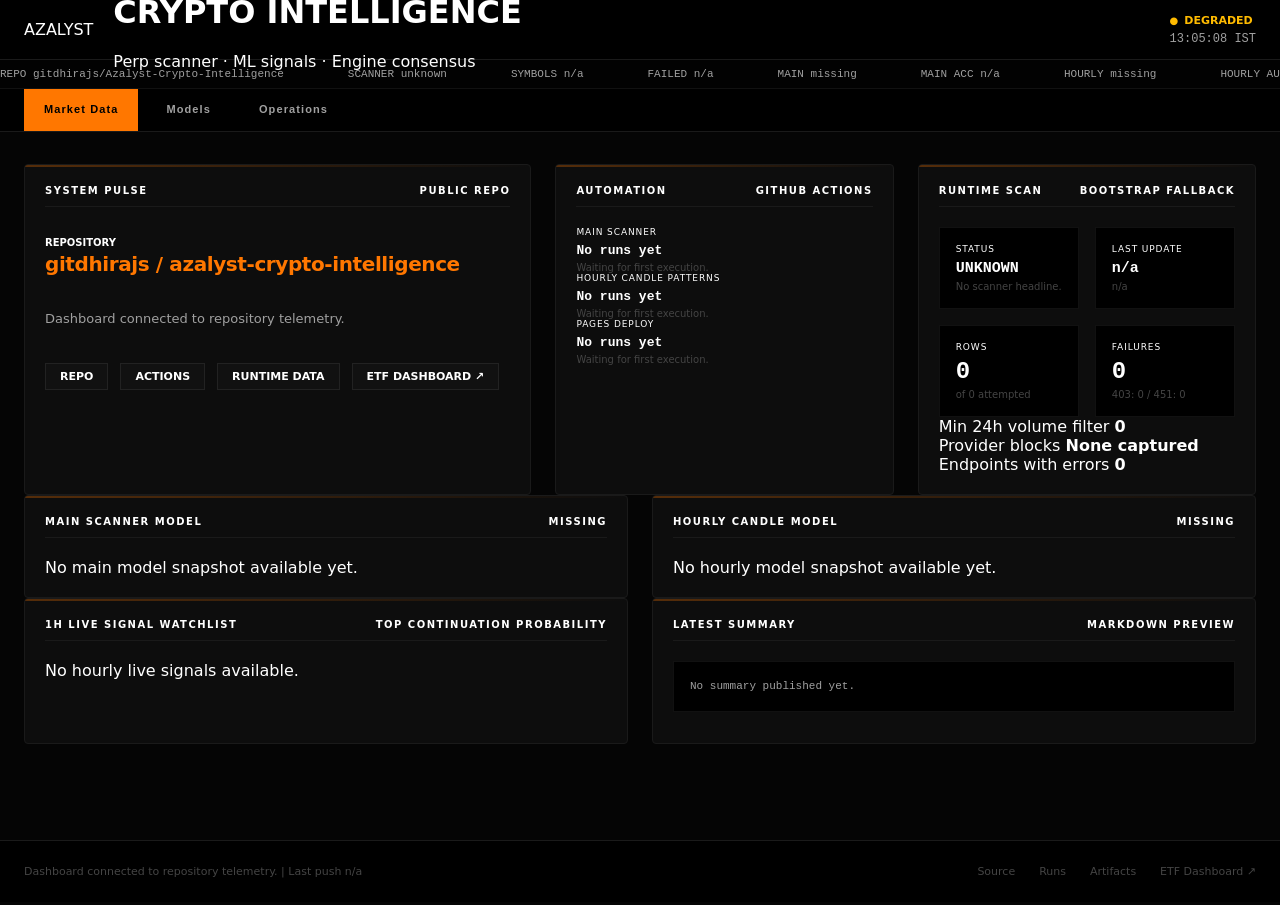
==== commit 434677f0: "UI: Refined premium style - white headers and labels for high contrast" ====
--- a/index.html
+++ b/index.html
@@ -1,51 +1,55 @@
 <!DOCTYPE html>
 <html lang="en">
+
 <head>
   <meta charset="UTF-8">
   <meta name="viewport" content="width=device-width, initial-scale=1.0">
   <title>Azalyst Crypto Intelligence</title>
-  <meta name="description" content="Azalyst Crypto Intelligence — runtime health, ML signals, multi-engine consensus, and GitHub Actions telemetry.">
+  <meta name="description"
+    content="Azalyst Crypto Intelligence — runtime health, ML training snapshots, multi-engine consensus signals, and GitHub Actions telemetry.">
   <meta name="theme-color" content="#000000">
   <link rel="stylesheet" href="styles.css">
 </head>
+
 <body>
   <div class="backdrop" aria-hidden="true"></div>
   <div class="scanlines" aria-hidden="true"></div>
 
-  <!-- ══ TOPBAR — matches ETF Intelligence exactly: brand + inline tabs + meta ══ -->
+  <!-- ── Topbar (mirrors ETF Intelligence header) ──────────────────── -->
   <header class="topbar">
-    <!-- Left: brand block -->
     <div class="brand-block">
-      <span class="brand-mark">AZALYST</span>
-      <span class="brand-sep"></span>
-      <span class="brand-sub">CRYPTO INTELLIGENCE</span>
+      <div class="brand-mark">AZALYST</div>
+      <div class="brand-sub">
+        <h1>CRYPTO INTELLIGENCE</h1>
+        <p>Perp scanner · ML signals · Engine consensus</p>
+      </div>
     </div>
-
-    <!-- Centre: inline tab navigation (same as ETF) -->
-    <nav class="inline-tabs" aria-label="Dashboard sections">
-      <button class="itab active" data-tab="overview">Market Data</button>
-      <button class="itab" data-tab="models">Models</button>
-      <button class="itab" data-tab="ops">Operations</button>
-    </nav>
-
-    <!-- Right: status + clock -->
     <div class="topbar-meta">
+      <!-- Live status dot — same pattern as ETF "● LIVE / ● OFFLINE" -->
       <span id="liveStatus" class="status-dot warn">LOADING</span>
-      <span id="clockValue" class="meta-clock">--:--:-- IST</span>
-      <span id="updatedLabel" class="meta-updated"></span>
+      <span id="clockValue" class="meta-value">--:--:-- IST</span>
     </div>
   </header>
 
-  <!-- ══ TICKER ══ -->
-  <div class="ticker" role="marquee" aria-label="Live scanner data">
+  <!-- ── Ticker tape ─────────────────────────────────────────────────── -->
+  <div class="ticker" role="marquee" aria-label="Live scanner data ticker">
     <div id="tickerTape" class="ticker-track">Connecting to runtime telemetry...</div>
   </div>
 
-  <!-- ══ MAIN SHELL ══ -->
+  <!-- ── Tab bar (matches ETF style) ──────────────────────────────────── -->
+  <nav class="tabbar" aria-label="Dashboard sections">
+    <button class="tab active" data-tab="overview">Market Data</button>
+    <button class="tab" data-tab="models">Models</button>
+    <button class="tab" data-tab="ops">Operations</button>
+  </nav>
+
+  <!-- ── Main shell ─────────────────────────────────────────────────── -->
   <main class="shell">
 
-    <!-- MARKET DATA TAB -->
+    <!-- ══ OVERVIEW TAB ═══════════════════════════════════════════════ -->
     <section class="tab-panel active" id="tab-overview">
+
+      <!-- Hero row: 3 columns -->
       <section class="grid hero-grid">
 
         <article class="panel panel-hero">
@@ -56,14 +60,20 @@
           <div class="hero-stack">
             <div>
               <p class="kicker">Repository</p>
-              <div id="heroTitle" class="hero-title">gitdhirajs / azalyst-crypto-intelligence</div>
+              <div class="hero-title">gitdhirajs / azalyst-crypto-intelligence</div>
             </div>
-            <p id="headlineText" class="hero-copy">Waiting for runtime status and model snapshots...</p>
+            <p id="headlineText" class="hero-copy">
+              Waiting for runtime status and model snapshots...
+            </p>
             <div class="hero-actions">
-              <a class="action-link" href="https://github.com/gitdhirajs/azalyst-crypto-intelligence" target="_blank" rel="noreferrer">Repo</a>
-              <a class="action-link" href="https://github.com/gitdhirajs/azalyst-crypto-intelligence/actions" target="_blank" rel="noreferrer">Actions</a>
-              <a class="action-link" href="https://github.com/gitdhirajs/azalyst-crypto-intelligence/tree/runtime-data" target="_blank" rel="noreferrer">Runtime Data</a>
-              <a class="action-link" href="https://gitdhirajsv.github.io/Azalyst-ETF-Intelligence/" target="_blank" rel="noreferrer">ETF Dashboard ↗</a>
+              <a class="action-link" href="https://github.com/gitdhirajs/azalyst-crypto-intelligence" target="_blank"
+                rel="noreferrer">Repo</a>
+              <a class="action-link" href="https://github.com/gitdhirajs/azalyst-crypto-intelligence/actions"
+                target="_blank" rel="noreferrer">Actions</a>
+              <a class="action-link" href="https://github.com/gitdhirajs/azalyst-crypto-intelligence/tree/runtime-data"
+                target="_blank" rel="noreferrer">Runtime Data</a>
+              <a class="action-link" href="https://gitdhirajsv.github.io/Azalyst-ETF-Intelligence/" target="_blank"
+                rel="noreferrer">ETF Dashboard ↗</a>
             </div>
           </div>
         </article>
@@ -83,8 +93,10 @@
           </div>
           <div id="runtimeStatusCard" class="metric-stack"></div>
         </article>
-      </section>
-
+
+      </section>
+
+      <!-- Model cards row -->
       <section class="grid two-col">
         <article class="panel">
           <div class="panel-header">
@@ -93,6 +105,7 @@
           </div>
           <div id="mainModelCard"></div>
         </article>
+
         <article class="panel">
           <div class="panel-header">
             <span>Hourly Candle Model</span>
@@ -102,6 +115,7 @@
         </article>
       </section>
 
+      <!-- Signals + summary row -->
       <section class="grid two-col">
         <article class="panel">
           <div class="panel-header">
@@ -110,6 +124,7 @@
           </div>
           <div id="hourlySignalsTable"></div>
         </article>
+
         <article class="panel">
           <div class="panel-header">
             <span>Latest Summary</span>
@@ -118,10 +133,12 @@
           <pre id="summaryPreview" class="summary-box">Loading summary...</pre>
         </article>
       </section>
+
     </section>
 
-    <!-- MODELS TAB -->
+    <!-- ══ MODELS TAB ════════════════════════════════════════════════ -->
     <section class="tab-panel" id="tab-models">
+
       <section class="grid two-col">
         <article class="panel">
           <div class="panel-header">
@@ -130,6 +147,7 @@
           </div>
           <div id="mainFeatures"></div>
         </article>
+
         <article class="panel">
           <div class="panel-header">
             <span>Hourly Model Feature Stack</span>
@@ -138,6 +156,7 @@
           <div id="hourlyFeatures"></div>
         </article>
       </section>
+
       <section class="grid two-col">
         <article class="panel">
           <div class="panel-header">
@@ -146,6 +165,7 @@
           </div>
           <div id="mainClusters"></div>
         </article>
+
         <article class="panel">
           <div class="panel-header">
             <span>Hourly Pattern Clusters</span>
@@ -154,6 +174,7 @@
           <div id="hourlyClusters"></div>
         </article>
       </section>
+
       <section class="grid two-col">
         <article class="panel">
           <div class="panel-header">
@@ -162,6 +183,7 @@
           </div>
           <div id="mainBuckets"></div>
         </article>
+
         <article class="panel">
           <div class="panel-header">
             <span>Hourly Continuation Buckets</span>
@@ -170,10 +192,12 @@
           <div id="hourlyBuckets"></div>
         </article>
       </section>
+
     </section>
 
-    <!-- OPERATIONS TAB -->
+    <!-- ══ OPERATIONS TAB ════════════════════════════════════════════ -->
     <section class="tab-panel" id="tab-ops">
+
       <section class="grid two-col">
         <article class="panel">
           <div class="panel-header">
@@ -182,6 +206,7 @@
           </div>
           <div id="workflowTable"></div>
         </article>
+
         <article class="panel">
           <div class="panel-header">
             <span>Data Sources</span>
@@ -190,6 +215,7 @@
           <div id="sourceMatrix"></div>
         </article>
       </section>
+
       <section class="grid two-col">
         <article class="panel">
           <div class="panel-header">
@@ -198,6 +224,7 @@
           </div>
           <div id="runtimeFiles"></div>
         </article>
+
         <article class="panel">
           <div class="panel-header">
             <span>Known Issues</span>
@@ -206,21 +233,26 @@
           <div id="issuesPanel"></div>
         </article>
       </section>
+
     </section>
 
   </main>
 
-  <!-- ══ FOOTER ══ -->
+  <!-- ── Footer (matches ETF style) ───────────────────────────────── -->
   <footer class="footer">
     <span id="footerStatus">Waiting for data...</span>
     <span class="footer-links">
       <a href="https://github.com/gitdhirajs/azalyst-crypto-intelligence" target="_blank" rel="noreferrer">Source</a>
-      <a href="https://github.com/gitdhirajs/azalyst-crypto-intelligence/actions" target="_blank" rel="noreferrer">Runs</a>
-      <a href="https://github.com/gitdhirajs/azalyst-crypto-intelligence/tree/runtime-data" target="_blank" rel="noreferrer">Artifacts</a>
-      <a href="https://gitdhirajsv.github.io/Azalyst-ETF-Intelligence/" target="_blank" rel="noreferrer">ETF ↗</a>
+      <a href="https://github.com/gitdhirajs/azalyst-crypto-intelligence/actions" target="_blank"
+        rel="noreferrer">Runs</a>
+      <a href="https://github.com/gitdhirajs/azalyst-crypto-intelligence/tree/runtime-data" target="_blank"
+        rel="noreferrer">Artifacts</a>
+      <a href="https://gitdhirajsv.github.io/Azalyst-ETF-Intelligence/" target="_blank" rel="noreferrer">ETF Dashboard
+        ↗</a>
     </span>
   </footer>
 
   <script type="module" src="app.js"></script>
 </body>
-</html>
+
+</html>
--- a/styles.css
+++ b/styles.css
@@ -1,363 +1,476 @@
 /* ══════════════════════════════════════════════════════════════════
-   AZALYST CRYPTO INTELLIGENCE — Green terminal, ETF-matched layout
+   AZALYST V3 PREMIUM — Dashboard Styles
+   Synchronized with Azalyst ETF Intelligence Aesthetic
    ══════════════════════════════════════════════════════════════════ */
 
+:root {
+  --brand-orange: #ff7700;
+  --brand-orange-rgb: 255, 119, 0;
+  --bg-black: #050505;
+  --panel-bg: #0d0d0d;
+  --panel-border: #1a1a1a;
+  --text-primary: #ffffff;
+  --text-secondary: #a0a0a0;
+  --text-muted: #444444;
+  --color-good: #00ffa3;
+  --color-bad: #ff3344;
+  --color-warn: #ffbb00;
+  --color-info: #00d4ff;
+  --font-main: 'Inter', system-ui, -apple-system, sans-serif;
+  --font-mono: 'JetBrains Mono', monospace;
+}
+
 * { box-sizing: border-box; }
-html, body { margin: 0; min-height: 100%; }
-
-body {
+
+html, body {
+  margin: 0;
+  padding: 0;
+  min-height: 100%;
+  background: var(--bg-black);
+  color: var(--text-primary);
+  font-family: var(--font-main);
+  -webkit-font-smoothing: antialiased;
+}
+
+/* ── Overlays ── */
+.backdrop {
+  position: fixed;
+  inset: 0;
+  background-image: 
+    linear-gradient(rgba(255, 119, 0, 0.03) 1px, transparent 1px),
+    linear-gradient(90deg, rgba(255, 119, 0, 0.03) 1px, transparent 1px);
+  background-size: 50px 50px;
+  z-index: -2;
+  pointer-events: none;
+}
+
+.scanlines {
+  position: fixed;
+  inset: 0;
+  background: repeating-linear-gradient(
+    0deg,
+    rgba(0,0,0,0.1) 0px,
+    rgba(0,0,0,0.1) 1px,
+    transparent 1px,
+    transparent 3px
+  );
+  z-index: -1;
+  pointer-events: none;
+}
+
+/* ══ Header ══════════════════════════════════════════════════════════ */
+.topbar {
+  display: flex;
+  justify-content: space-between;
+  align-items: center;
+  padding: 0 1.5rem;
+  height: 60px;
   background: #000;
-  color: #00c878;
-  font-family: 'Courier New', Courier, monospace;
-  overflow-x: hidden;
-}
-
-/* ── Background grid ── */
-.backdrop {
-  background-image:
-    linear-gradient(rgba(0,200,120,0.04) 1px, transparent 1px),
-    linear-gradient(90deg, rgba(0,200,120,0.04) 1px, transparent 1px);
-  background-size: 40px 40px;
-  inset: 0; pointer-events: none; position: fixed; z-index: -2;
-}
-.scanlines {
-  background: repeating-linear-gradient(
-    0deg, rgba(0,0,0,0.05) 0px, rgba(0,0,0,0.05) 1px,
-    transparent 1px, transparent 3px
-  );
-  inset: 0; pointer-events: none; position: fixed; z-index: -1;
-}
-
-/* ══════════════════════════════════════════════════════════════════
-   TOPBAR — single row: brand | inline-tabs | meta
-   Exactly matches ETF Intelligence header layout from screenshot
-   ══════════════════════════════════════════════════════════════════ */
-.topbar {
-  align-items: center;
-  background: #000;
-  border-bottom: 1px solid #0d2b1e;
-  display: flex;
-  height: 48px;
-  justify-content: space-between;
-  padding: 0 1.25rem;
+  border-bottom: 1px solid var(--panel-border);
   position: sticky;
   top: 0;
-  z-index: 100;
-  gap: 0;
-}
-
-/* ── Brand block (left) ── */
+  z-index: 1000;
+}
+
 .brand-block {
-  align-items: center;
-  display: flex;
-  gap: 0;
-  flex-shrink: 0;
-}
-
-.brand-mark {
-  color: #00e688;
-  font-size: 13px;
+  display: flex;
+  align-items: center;
+  gap: 1.25rem;
+}
+
+.logo-box {
+  background: var(--brand-orange);
+  color: #000;
   font-weight: 900;
-  letter-spacing: 0.25em;
-  text-shadow: 0 0 10px rgba(0,230,136,0.3);
-  padding-right: 10px;
-}
-
-/* Thin separator between AZALYST and CRYPTO INTELLIGENCE */
-.brand-sep {
-  display: inline-block;
-  width: 1px;
-  height: 22px;
-  background: #0d2b1e;
-  margin: 0 10px;
-  flex-shrink: 0;
-}
-
-.brand-sub {
-  color: #00c878;
+  font-size: 14px;
+  padding: 4px 10px;
+  letter-spacing: 0.15em;
+  transform: skew(-5deg);
+}
+
+.brand-title {
+  margin: 0;
+  font-size: 16px;
+  font-weight: 800;
+  letter-spacing: 0.05em;
+  color: #ffffff; /* WHITE as requested */
+}
+
+.brand-kicker {
+  margin: 0;
   font-size: 10px;
+  color: var(--text-muted);
+  text-transform: uppercase;
+  letter-spacing: 0.1em;
+}
+
+.status-group {
+  display: flex;
+  align-items: center;
+  gap: 1.5rem;
+}
+
+.status-dot {
+  font-size: 11px;
   font-weight: 700;
-  letter-spacing: 0.18em;
-  text-transform: uppercase;
-}
-
-/* ── Inline tab navigation (centre) — ETF puts tabs in topbar ── */
-.inline-tabs {
-  display: flex;
-  align-items: stretch;
-  height: 100%;
-  gap: 0;
-  flex: 1;
-  justify-content: center;
-}
-
-.itab {
-  background: transparent;
-  border: none;
-  border-bottom: 2px solid transparent;
-  color: #1a5c3a;
-  cursor: pointer;
-  font-family: 'Courier New', monospace;
-  font-size: 10px;
-  font-weight: 700;
-  letter-spacing: 0.14em;
-  padding: 0 20px;
-  text-transform: uppercase;
-  transition: color 120ms, border-color 120ms, background 120ms;
-  white-space: nowrap;
-}
-
-.itab:hover {
-  color: #00c878;
-  border-bottom-color: #00c878;
-}
-
-/* Active tab: white fill with black text — exactly matches ETF screenshot */
-.itab.active {
-  background: #00c878;
-  border-bottom-color: #00c878;
-  color: #000;
-}
-
-/* ── Right: status dot + clock + updated label ── */
-.topbar-meta {
-  align-items: center;
-  display: flex;
-  gap: 12px;
-  flex-shrink: 0;
-}
-
-/* ● LIVE / ● OFFLINE dot — identical to ETF */
-.status-dot {
-  font-size: 9px;
-  letter-spacing: 0.1em;
-  display: flex;
-  align-items: center;
-  gap: 5px;
-}
+  display: flex;
+  align-items: center;
+  gap: 6px;
+}
+
 .status-dot::before {
   content: "●";
   font-size: 10px;
-  line-height: 1;
-}
-.status-dot.live         { color: #00e688; }
-.status-dot.live::before { color: #00e688; text-shadow: 0 0 6px #00e688; animation: blink 2s step-end infinite; }
-.status-dot.warn         { color: #f59e0b; }
-.status-dot.warn::before { color: #f59e0b; }
-.status-dot.dead         { color: #ef4444; }
-.status-dot.dead::before { color: #ef4444; }
-
-@keyframes blink { 0%,100% { opacity:1; } 50% { opacity:0.4; } }
-
-.meta-clock {
-  color: #00c878;
-  font-size: 11px;
-  letter-spacing: 0.04em;
-  font-variant-numeric: tabular-nums;
-}
-
-.meta-updated {
-  color: #1a5c3a;
-  font-size: 9px;
-  letter-spacing: 0.06em;
+  animation: pulse 2s infinite;
+}
+
+@keyframes pulse {
+  0% { opacity: 1; transform: scale(1); }
+  50% { opacity: 0.4; transform: scale(0.9); }
+  100% { opacity: 1; transform: scale(1); }
+}
+
+.status-dot.good { color: var(--color-good); }
+.status-dot.warn { color: var(--color-warn); }
+.status-dot.bad { color: var(--color-bad); }
+
+.meta-value {
+  font-family: var(--font-mono);
+  font-size: 12px;
+  color: var(--text-secondary);
 }
 
 /* ══ Ticker ══════════════════════════════════════════════════════════ */
 .ticker {
-  background: #020c07;
-  border-bottom: 1px solid #0d2b1e;
+  background: #020202;
+  border-bottom: 1px solid #111;
+  padding: 8px 0;
   overflow: hidden;
-  padding: 5px 0;
-  position: relative;
-}
-.ticker::before, .ticker::after {
-  bottom: 0; content: ""; position: absolute; top: 0; width: 60px; z-index: 1;
-}
-.ticker::before { background: linear-gradient(90deg, #020c07, transparent); left: 0; }
-.ticker::after  { background: linear-gradient(270deg, #020c07, transparent); right: 0; }
+  font-size: 11px;
+  font-family: var(--font-mono);
+}
 
 .ticker-track {
-  animation: ticker-scroll 35s linear infinite;
-  color: #00c878;
-  display: inline-flex;
-  font-size: 10px;
-  gap: 2.5rem;
+  display: flex;
+  gap: 4rem;
+  white-space: nowrap;
+  animation: ticker-scroll 60s linear infinite;
+  color: var(--text-secondary);
+}
+
+@keyframes ticker-scroll {
+  from { transform: translateX(0); }
+  to { transform: translateX(-50%); }
+}
+
+.ticker-track span {
+  display: flex;
+  gap: 8px;
+}
+
+/* ══ Navigation ══════════════════════════════════════════════════════ */
+.tabbar {
+  display: flex;
+  background: #000;
+  padding: 0 1.5rem;
+  gap: 0.5rem;
+  border-bottom: 1px solid var(--panel-border);
+}
+
+.tab {
+  background: transparent;
+  border: none;
+  color: var(--text-secondary);
+  font-weight: 700;
+  font-size: 11px;
+  padding: 14px 20px;
+  cursor: pointer;
   letter-spacing: 0.1em;
-  min-width: max-content;
-  padding-left: 100%;
-  white-space: nowrap;
-}
-@keyframes ticker-scroll { from { transform: translateX(0); } to { transform: translateX(-100%); } }
-
-/* ══ Shell ═══════════════════════════════════════════════════════════ */
-.shell { margin: 0 auto; max-width: 1500px; padding: 1rem 1.25rem 5rem; }
-.tab-panel        { display: none; }
-.tab-panel.active { display: block; }
-
-/* ══ Grid ════════════════════════════════════════════════════════════ */
-.grid        { display: grid; gap: 1rem; }
-.hero-grid   { grid-template-columns: minmax(0,1.4fr) minmax(0,1fr) minmax(0,1fr); margin-bottom: 1rem; }
-.two-col     { grid-template-columns: minmax(0,1fr) minmax(0,1fr); margin-bottom: 1rem; }
+  transition: all 0.2s ease;
+  border-bottom: 2px solid transparent;
+}
+
+.tab:hover {
+  color: var(--brand-orange);
+}
+
+.tab.active {
+  background: var(--brand-orange);
+  color: #000;
+}
+
+/* ══ Layout ══════════════════════════════════════════════════════════ */
+.shell {
+  max-width: 1600px;
+  margin: 0 auto;
+  padding: 2rem 1.5rem;
+}
+
+.grid {
+  display: grid;
+  gap: 1.5rem;
+}
+
+.hero-grid {
+  grid-template-columns: 1.5fr 1fr 1fr;
+}
+
+.two-col {
+  grid-template-columns: 1fr 1fr;
+}
+
+@media (max-width: 1200px) {
+  .hero-grid { grid-template-columns: 1fr; }
+  .two-col { grid-template-columns: 1fr; }
+}
 
 /* ══ Panels ══════════════════════════════════════════════════════════ */
 .panel {
-  background: #020c07;
-  border: 1px solid #0d2b1e;
+  background: var(--panel-bg);
+  border: 1px solid var(--panel-border);
+  padding: 1.25rem;
+  border-radius: 4px;
+  position: relative;
   overflow: hidden;
-  padding: 1rem;
-  position: relative;
-}
+}
+
 .panel::before {
   content: "";
   position: absolute;
   top: 0; left: 0;
-  width: 3px; height: 28px;
-  background: linear-gradient(180deg, #00c878, transparent);
-  opacity: 0.5;
-}
-.panel-hero { background: #030f09; border-color: #0d3520; }
-.panel-hero::before { background: linear-gradient(180deg, #00e688, transparent); opacity: 0.85; }
+  width: 100%;
+  height: 2px;
+  background: linear-gradient(90deg, var(--brand-orange), transparent);
+  opacity: 0.3;
+}
 
 .panel-header {
-  align-items: center;
-  border-bottom: 1px solid #0a2018;
-  color: #00c878;
-  display: flex;
+  display: flex;
+  justify-content: space-between;
+  align-items: center;
+  margin-bottom: 1.25rem;
+  padding-bottom: 10px;
+  border-bottom: 1px solid #1a1a1a;
+}
+
+.panel-header span {
+  font-size: 10px;
+  font-weight: 800;
+  text-transform: uppercase;
+  letter-spacing: 0.15em;
+  color: #ffffff; /* WHITE headers as requested */
+}
+
+.micro-copy {
+  color: var(--text-muted);
+  font-weight: 500;
+}
+
+/* ══ Hero Content ════════════════════════════════════════════════════ */
+.hero-stack {
+  display: flex;
+  flex-direction: column;
+  gap: 1.25rem;
+}
+
+.kicker {
   font-size: 10px;
   font-weight: 700;
-  justify-content: space-between;
-  letter-spacing: 0.15em;
-  margin-bottom: 1rem;
-  padding-bottom: 8px;
-  text-transform: uppercase;
-}
-.micro-copy { color: #1a4030; font-size: 9px; letter-spacing: 0.1em; }
-
-/* ══ Hero ════════════════════════════════════════════════════════════ */
-.hero-stack { display: flex; flex-direction: column; gap: 0.75rem; }
-.kicker { color: #00c878; font-size: 9px; font-weight: 700; letter-spacing: 0.15em; margin: 0; text-transform: uppercase; }
-.hero-title { color: #00e688; font-size: clamp(12px,0.85rem + 0.3vw,16px); font-weight: 700; letter-spacing: 0.05em; margin-top: 0.2rem; text-shadow: 0 0 10px rgba(0,230,136,0.18); }
-.hero-copy  { color: #1a5c3a; font-size: 11px; line-height: 1.65; margin: 0; }
-.hero-actions { display: flex; flex-wrap: wrap; gap: 0.5rem; }
-
-/* ══ Links ═══════════════════════════════════════════════════════════ */
+  color: #ffffff; /* WHITE labels */
+  text-transform: uppercase;
+  margin-bottom: 4px;
+}
+
+.hero-title {
+  font-size: 20px;
+  font-weight: 900;
+  letter-spacing: -0.02em;
+  color: var(--brand-orange); /* KEEP orange for repo names (tickers) */
+}
+
+.hero-copy {
+  font-size: 13px;
+  line-height: 1.6;
+  color: var(--text-secondary);
+}
+
+.hero-actions {
+  display: flex;
+  gap: 0.75rem;
+  flex-wrap: wrap;
+}
+
 .action-link {
-  background: #020c07; border: 1px solid #0d2b1e; color: #00c878;
-  font-size: 10px; letter-spacing: 0.1em; padding: 5px 12px;
-  text-decoration: none; text-transform: uppercase;
-  transition: background 120ms, color 120ms, border-color 120ms;
-}
-.action-link:hover { background: #00c878; border-color: #00c878; color: #000; }
-
-.runtime-link { color: #00c878; font-size: 10px; text-decoration: none; }
-.runtime-link:hover { color: #00e688; text-decoration: underline; }
-.footer a { color: #00c878; text-decoration: none; }
-.footer a:hover { color: #00e688; }
-
-/* ══ Metric / data blocks ════════════════════════════════════════════ */
-.metric-stack, .stack { display: grid; gap: 0.6rem; }
-.metric-card, .cluster-card, .issue-card, .summary-box { background: #010806; border: 1px solid #0a2018; }
-.metric-card, .cluster-card, .issue-card { padding: 0.75rem; }
-
-.metric-label { color: #1a5c3a; display: block; font-size: 9px; letter-spacing: 0.13em; margin-bottom: 3px; text-transform: uppercase; }
-.metric-value { color: #00e688; font-size: 20px; font-weight: 700; text-shadow: 0 0 8px rgba(0,230,136,0.18); }
-.metric-subtle { color: #1a5c3a; font-size: 10px; margin-top: 2px; }
-
-.stats-grid { display: grid; gap: 0.6rem; grid-template-columns: repeat(2,minmax(0,1fr)); margin-bottom: 0.75rem; }
-.stat-box { background: #010806; border: 1px solid #0a2018; padding: 8px 10px; }
-.stat-box .metric-value { font-size: 18px; }
-
-/* ══ Row lists ═══════════════════════════════════════════════════════ */
-.meta-list { display: grid; gap: 0.2rem; }
-.meta-line, .list-row, .table-row, .file-row, .signal-row, .source-row, .feature-row {
-  align-items: center; border-bottom: 1px solid #050f0a;
-  display: grid; font-size: 11px; gap: 0.6rem; padding: 6px 0;
-}
-.meta-line   { grid-template-columns: 1fr auto; }
-.list-row    { grid-template-columns: 1.55fr auto auto; }
-
-.meta-line:last-child, .list-row:last-child, .table-row:last-child,
-.file-row:last-child, .signal-row:last-child, .source-row:last-child,
-.feature-row:last-child { border-bottom: none; }
-
-.meta-line span, .list-row span { color: #1a5c3a; }
-.meta-line strong, .list-row strong { color: #00c878; }
-.metric-card strong { color: #00e688; }
-
-/* ══ Tables ══════════════════════════════════════════════════════════ */
-.table, .file-list, .signal-table, .source-table { display: grid; gap: 0; }
-.table-head, .signal-head, .source-head {
-  background: #010806; border-bottom: 1px solid #0a2018; color: #1a5c3a;
-  font-size: 9px; letter-spacing: 0.11em; padding: 6px 8px; text-transform: uppercase;
-}
-.table-head, .table-row   { grid-template-columns: 1.15fr 0.8fr 0.7fr 0.85fr; }
-.table-row   { padding-left: 4px; padding-right: 4px; }
-.file-row    { grid-template-columns: 1.5fr auto; }
-.signal-head, .signal-row { grid-template-columns: 1fr 0.75fr 0.65fr 0.65fr 0.7fr; }
-.source-head, .source-row { grid-template-columns: 1.05fr 0.7fr 1.25fr; }
-
-/* ══ Pills ═══════════════════════════════════════════════════════════ */
-.pill { border: 1px solid transparent; display: inline-flex; font-size: 9px; letter-spacing: 0.1em; padding: 2px 8px; text-transform: uppercase; }
-.pill-good { background: rgba(0,200,120,0.10); border-color: rgba(0,200,120,0.20); color: #00c878; }
-.pill-bad  { background: rgba(239,68,68,0.10);  border-color: rgba(239,68,68,0.20);  color: #ef4444; }
-.pill-warn { background: rgba(245,158,11,0.10); border-color: rgba(245,158,11,0.20); color: #f59e0b; }
-.pill-info { background: rgba(59,130,246,0.10);  border-color: rgba(59,130,246,0.20);  color: #3b82f6; }
-
-/* ══ Cluster / issue cards ═══════════════════════════════════════════ */
-.cluster-card h4, .issue-card h4 { color: #00c878; font-size: 10px; font-weight: 700; letter-spacing: 0.12em; margin: 0 0 0.5rem; text-transform: uppercase; }
-.cluster-card p,  .issue-card p  { color: #1a5c3a; font-size: 11px; line-height: 1.65; margin: 0; }
-
-/* ══ Feature bars ════════════════════════════════════════════════════ */
-.feature-row { grid-template-columns: 1.25fr minmax(0,1fr) 0.55fr; }
-.bar-rail { background: #0a2018; height: 7px; overflow: hidden; }
-.bar-fill { background: #00c878; box-shadow: 0 0 4px rgba(0,200,120,0.35); height: 100%; transition: width 600ms ease; }
-
-/* ══ Summary ═════════════════════════════════════════════════════════ */
-.summary-box { color: #1a5c3a; font-size: 11px; margin: 0; max-height: 400px; overflow: auto; padding: 0.75rem; white-space: pre-wrap; }
+  padding: 6px 14px;
+  background: #111;
+  border: 1px solid #222;
+  color: #fff;
+  text-decoration: none;
+  font-size: 11px;
+  font-weight: 700;
+  text-transform: uppercase;
+  transition: all 0.2s;
+}
+
+.action-link:hover {
+  background: var(--brand-orange);
+  color: #000;
+  border-color: var(--brand-orange);
+}
+
+/* ══ Metrics ═════════════════════════════════════════════════════════ */
+.stats-grid {
+  display: grid;
+  grid-template-columns: 1fr 1fr;
+  gap: 1rem;
+}
+
+.stat-box {
+  background: #000;
+  padding: 1rem;
+  border: 1px solid #111;
+}
+
+.metric-label {
+  display: block;
+  font-size: 9px;
+  text-transform: uppercase;
+  letter-spacing: 0.1em;
+  color: #ffffff; /* WHITE labels */
+  margin-bottom: 6px;
+}
+
+.metric-value {
+  font-size: 24px;
+  font-weight: 800;
+  font-family: var(--font-mono);
+}
+
+.metric-subtle {
+  font-size: 10px;
+  color: var(--text-muted);
+  margin-top: 4px;
+}
+
+/* ══ Signal Table ════════════════════════════════════════════════════ */
+.signal-table {
+  width: 100%;
+}
+
+.signal-head {
+  display: grid;
+  grid-template-columns: 1.5fr 1fr 1fr 1fr 1fr;
+  padding: 8px 0;
+  font-size: 9px;
+  color: #ffffff; /* WHITE table headers */
+  text-transform: uppercase;
+  border-bottom: 1px solid #111;
+}
+
+.signal-row {
+  display: grid;
+  grid-template-columns: 1.5fr 1fr 1fr 1fr 1fr;
+  padding: 12px 0;
+  font-size: 12px;
+  border-bottom: 1px solid #111;
+  font-family: var(--font-mono);
+}
+
+.signal-row strong {
+  color: var(--brand-orange);
+}
+
+/* ══ Feature Bars ════════════════════════════════════════════════════ */
+.feature-row {
+  display: grid;
+  grid-template-columns: 1.5fr 1fr 0.5fr;
+  align-items: center;
+  padding: 10px 0;
+  font-size: 11px;
+}
+
+.bar-rail {
+  height: 6px;
+  background: #111;
+  border-radius: 3px;
+  margin: 0 10px;
+}
+
+.bar-fill {
+  height: 100%;
+  background: var(--brand-orange);
+  border-radius: 3px;
+  box-shadow: 0 0 10px rgba(255, 119, 0, 0.4);
+}
 
 /* ══ Footer ══════════════════════════════════════════════════════════ */
 .footer {
-  align-items: center; background: #000; border-top: 1px solid #0d2b1e;
-  bottom: 0; color: #1a4030; display: flex; flex-wrap: wrap; font-size: 10px;
-  gap: 0.75rem; justify-content: space-between; left: 0; letter-spacing: 0.06em;
-  padding: 7px 1.25rem; position: sticky; right: 0; z-index: 100;
-}
-.footer-links { display: inline-flex; gap: 0.85rem; }
-
-/* ══ Utility ═════════════════════════════════════════════════════════ */
-.positive { color: #00c878; }
-.negative { color: #ef4444; }
-.warning  { color: #f59e0b; }
-.info     { color: #3b82f6; }
-.muted    { color: #1a4030; }
-.empty-state { color: #1a4030; font-size: 11px; padding: 1rem 0; text-align: center; }
-
-/* ══ Scrollbars ══════════════════════════════════════════════════════ */
-::-webkit-scrollbar       { width: 4px; height: 4px; }
-::-webkit-scrollbar-track { background: #010806; }
-::-webkit-scrollbar-thumb { background: #0d2b1e; border-radius: 2px; }
-::-webkit-scrollbar-thumb:hover { background: #00c878; }
-
-/* ══ Responsive ══════════════════════════════════════════════════════ */
-@media (max-width: 1180px) {
-  .hero-grid, .two-col { grid-template-columns: 1fr; }
-}
-
-@media (max-width: 860px) {
-  .topbar {
-    flex-wrap: wrap;
-    height: auto;
-    padding: 8px 1rem;
-    gap: 6px;
-  }
-  .inline-tabs { order: 2; width: 100%; justify-content: flex-start; height: 36px; }
-  .topbar-meta { order: 1; margin-left: auto; }
-  .brand-block::after { display: none; }
-
-  .stats-grid, .signal-head, .signal-row, .source-head, .source-row,
-  .feature-row, .table-head, .table-row, .list-row, .file-row,
-  .meta-line { grid-template-columns: 1fr; }
-
-  .shell { padding-left: 0.75rem; padding-right: 0.75rem; }
-  .ticker-track { animation-duration: 45s; }
-}
+  margin-top: 4rem;
+  padding: 1.5rem;
+  background: #000;
+  border-top: 1px solid var(--panel-border);
+  display: flex;
+  justify-content: space-between;
+  font-size: 11px;
+  color: var(--text-muted);
+}
+
+.footer-links {
+  display: flex;
+  gap: 1.5rem;
+}
+
+.footer-links a {
+  color: var(--text-muted);
+  text-decoration: none;
+  transition: color 0.2s;
+}
+
+.footer-links a:hover {
+  color: var(--brand-orange);
+}
+
+/* ══ Tab Visibility ── */
+.tab-panel { display: none; }
+.tab-panel.active { display: block; }
+
+/* ── UI Components ── */
+.pill {
+  padding: 2px 6px;
+  border-radius: 2px;
+  font-size: 9px;
+  font-weight: 800;
+  text-transform: uppercase;
+}
+
+.pill-good { background: rgba(0, 255, 163, 0.1); color: var(--color-good); }
+.pill-warn { background: rgba(255, 187, 0, 0.1); color: var(--color-warn); }
+.pill-bad  { background: rgba(255, 51, 68, 0.1); color: var(--color-bad); }
+.pill-info { background: rgba(0, 212, 255, 0.1); color: var(--color-info); }
+
+.summary-box {
+  background: #000;
+  padding: 1rem;
+  font-family: var(--font-mono);
+  font-size: 11px;
+  color: var(--text-secondary);
+  line-height: 1.5;
+  border: 1px solid #111;
+  max-height: 300px;
+  overflow: auto;
+}
+
+.edu-thumb {
+  width: 100%;
+  max-height: 150px;
+  object-fit: cover;
+  border: 1px solid #222;
+  margin-top: 10px;
+  cursor: pointer;
+}
+
+/* ── Scrollbars ── */
+::-webkit-scrollbar { width: 6px; }
+::-webkit-scrollbar-track { background: #000; }
+::-webkit-scrollbar-thumb { background: #222; }
+::-webkit-scrollbar-thumb:hover { background: var(--brand-orange); }
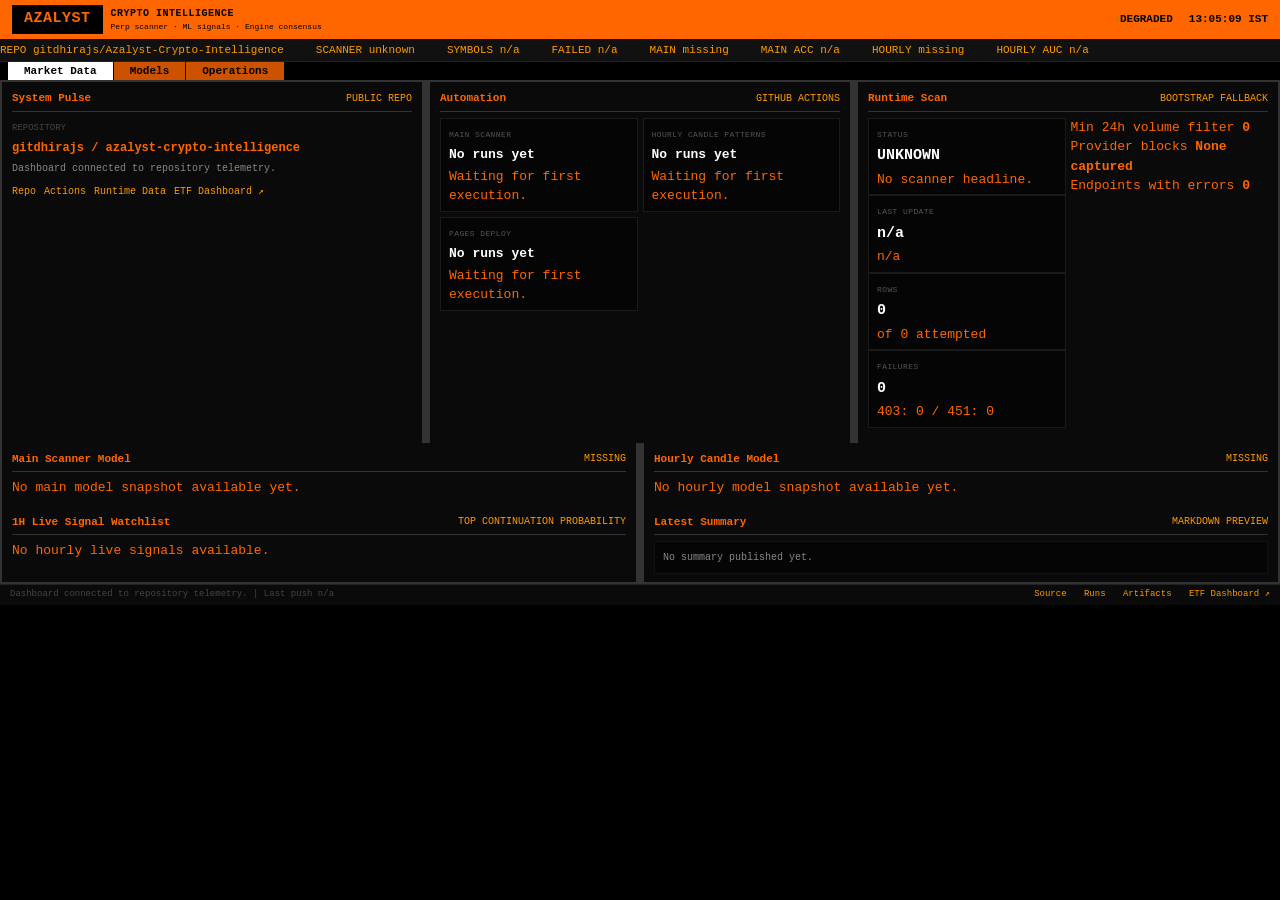
==== commit c4159636: "Add files via upload" ====
--- a/index.html
+++ b/index.html
@@ -12,9 +12,6 @@
 </head>
 
 <body>
-  <div class="backdrop" aria-hidden="true"></div>
-  <div class="scanlines" aria-hidden="true"></div>
-
   <!-- ── Topbar (mirrors ETF Intelligence header) ──────────────────── -->
   <header class="topbar">
     <div class="brand-block">
--- a/styles.css
+++ b/styles.css
@@ -1,476 +1,285 @@
-/* ══════════════════════════════════════════════════════════════════
-   AZALYST V3 PREMIUM — Dashboard Styles
-   Synchronized with Azalyst ETF Intelligence Aesthetic
-   ══════════════════════════════════════════════════════════════════ */
+/* ============================================================
+   AZALYST CRYPTO INTELLIGENCE - ETF-MATCHED THEME
+   Synced with Azalyst ETF Intelligence design system
+   ============================================================ */
 
 :root {
-  --brand-orange: #ff7700;
-  --brand-orange-rgb: 255, 119, 0;
-  --bg-black: #050505;
-  --panel-bg: #0d0d0d;
-  --panel-border: #1a1a1a;
-  --text-primary: #ffffff;
-  --text-secondary: #a0a0a0;
-  --text-muted: #444444;
-  --color-good: #00ffa3;
-  --color-bad: #ff3344;
-  --color-warn: #ffbb00;
-  --color-info: #00d4ff;
-  --font-main: 'Inter', system-ui, -apple-system, sans-serif;
-  --font-mono: 'JetBrains Mono', monospace;
-}
-
-* { box-sizing: border-box; }
+  --bg:             #000;
+  --panel-bg:       #0a0a0a;
+  --card-bg:        #050505;
+  --border-dim:     #111;
+  --border-mid:     #1a1a1a;
+  --border-bright:  #333;
+  --orange:         #ff6600;
+  --orange-dim:     #cc5200;
+  --orange-glow:    #ff9900;
+  --white:          #fff;
+  --text-primary:   #e2e2e2;
+  --text-secondary: #888;
+  --text-muted:     #444;
+  --text-dim:       #555;
+  --green:          #00dd33;
+  --red:            #cc2200;
+  --neu:            #cc7700;
+  --amber:          #ffaa00;
+  --font:           'Courier New', monospace;
+}
+
+*, *::before, *::after { box-sizing: border-box; margin: 0; padding: 0; }
 
 html, body {
+  background: var(--bg);
+  color: var(--orange);
+  font-family: var(--font);
+  font-size: 13px;
+  line-height: 1.5;
+  min-width: 1100px;
+  overflow-x: hidden;
+}
+::-webkit-scrollbar { width: 5px; height: 5px; }
+::-webkit-scrollbar-thumb { background: var(--border-mid); border-radius: 3px; }
+
+/* --- TOPBAR: orange bg with black text, matching ETF --- */
+.topbar, header, #header {
+  background: var(--orange);
+  color: #000;
+  display: flex;
+  align-items: center;
+  gap: 12px;
+  padding: 5px 12px;
+  font-weight: 700;
+  font-size: 13px;
+  position: sticky;
+  top: 0;
+  z-index: 100;
+  min-height: 38px;
+}
+
+/* --- TABS: orange-dim default, white active --- */
+.tabs, nav.tabbar, .tab-bar { display: flex; gap: 1px; margin-left: 8px; }
+.tab, .tabs button, nav.tabbar button {
+  background: var(--orange-dim);
+  color: #000;
+  padding: 3px 16px;
+  cursor: pointer;
+  font-size: 11px;
+  font-weight: 700;
+  border: none;
+  font-family: var(--font);
+  transition: background .1s;
+}
+.tab:hover, .tabs button:hover, nav.tabbar button:hover { background: #e06000; }
+.tab.active, .tabs button.active, nav.tabbar button.active {
+  background: var(--white);
+  color: #000;
+}
+
+/* --- BRAND BLOCK --- */
+.brand-block { display: flex; align-items: center; gap: 8px; }
+.brand-mark {
+  background: #000;
+  color: var(--orange);
+  padding: 3px 12px;
+  font-size: 15px;
+  font-weight: 700;
+  letter-spacing: .5px;
+  font-family: var(--font);
+}
+.brand-sub h1, .brand-title {
+  color: #000;
+  font-size: 10px;
+  font-weight: 700;
+  font-family: var(--font);
+  letter-spacing: .5px;
   margin: 0;
-  padding: 0;
-  min-height: 100%;
-  background: var(--bg-black);
-  color: var(--text-primary);
-  font-family: var(--font-main);
-  -webkit-font-smoothing: antialiased;
-}
-
-/* ── Overlays ── */
-.backdrop {
-  position: fixed;
-  inset: 0;
-  background-image: 
-    linear-gradient(rgba(255, 119, 0, 0.03) 1px, transparent 1px),
-    linear-gradient(90deg, rgba(255, 119, 0, 0.03) 1px, transparent 1px);
-  background-size: 50px 50px;
-  z-index: -2;
-  pointer-events: none;
-}
-
-.scanlines {
-  position: fixed;
-  inset: 0;
-  background: repeating-linear-gradient(
-    0deg,
-    rgba(0,0,0,0.1) 0px,
-    rgba(0,0,0,0.1) 1px,
-    transparent 1px,
-    transparent 3px
-  );
-  z-index: -1;
-  pointer-events: none;
-}
-
-/* ══ Header ══════════════════════════════════════════════════════════ */
-.topbar {
+}
+.brand-sub p, .brand-kicker {
+  color: #000;
+  font-size: 8px;
+  font-weight: 400;
+  font-family: var(--font);
+  margin: 0;
+}
+.topbar-meta { margin-left: auto; display: flex; gap: 16px; align-items: center; }
+.status-dot { color: #000; font-size: 11px; font-weight: 700; }
+.status-dot::before { content: "\25CF "; font-size: 10px; animation: blink 1s step-end infinite; }
+.status-dot.good::before { color: #00dd33; }
+.status-dot.warn::before { color: #cc7700; }
+.status-dot.bad::before  { color: #cc2200; }
+.meta-value { color: #000; font-size: 11px; }
+.live-dot { color: #000; font-size: 16px; animation: blink 1s step-end infinite; }
+@keyframes blink { 50% { opacity: 0; } }
+
+/* --- TICKER TAPE --- */
+.ticker, .tape {
+  background: #111;
+  padding: 3px 0;
+  overflow: hidden;
+  white-space: nowrap;
+  border-bottom: 1px solid #222;
+  font-size: 11px;
+}
+.ticker-track, .tape-inner {
+  display: inline-flex;
+  gap: 0;
+  will-change: transform;
+  color: var(--orange-glow);
+}
+.ticker-track span { margin-right: 32px; white-space: nowrap; color: var(--orange-glow); }
+
+/* --- MAIN SHELL --- */
+main, .main, .shell {
+  display: grid;
+  gap: 2px;
+  background: var(--border-bright);
+  padding: 2px;
+}
+.grid { display: grid; gap: 8px; }
+.two-col, .grid-2 { grid-template-columns: 1fr 1fr; }
+.hero-grid, .grid-3 { grid-template-columns: 1fr 1fr 1fr; }
+.grid-4 { grid-template-columns: repeat(4, 1fr); }
+.span2 { grid-column: span 2; }
+.span3 { grid-column: span 3; }
+
+/* --- PANELS --- */
+.panel, .card, article.panel {
+  background: var(--panel-bg);
+  padding: 8px 10px;
+  margin-bottom: 0;
+  border: none;
+  overflow: hidden;
+}
+.panel-header, .card-header {
+  color: var(--orange);
+  font-weight: 700;
+  font-size: 11px;
+  border-bottom: 1px solid var(--border-bright);
+  padding-bottom: 4px;
+  margin-bottom: 6px;
   display: flex;
   justify-content: space-between;
   align-items: center;
-  padding: 0 1.5rem;
-  height: 60px;
-  background: #000;
-  border-bottom: 1px solid var(--panel-border);
-  position: sticky;
-  top: 0;
-  z-index: 1000;
-}
-
-.brand-block {
-  display: flex;
-  align-items: center;
-  gap: 1.25rem;
-}
-
-.logo-box {
-  background: var(--brand-orange);
-  color: #000;
-  font-weight: 900;
-  font-size: 14px;
-  padding: 4px 10px;
-  letter-spacing: 0.15em;
-  transform: skew(-5deg);
-}
-
-.brand-title {
-  margin: 0;
-  font-size: 16px;
-  font-weight: 800;
-  letter-spacing: 0.05em;
-  color: #ffffff; /* WHITE as requested */
-}
-
-.brand-kicker {
-  margin: 0;
+  background: transparent;
+}
+.micro-copy, .cmd { color: var(--orange-glow); font-size: 10px; font-weight: 400; }
+
+/* --- PAGE VISIBILITY --- */
+.page, .tab-panel { display: none; }
+.page.active, .tab-panel.active { display: block; }
+
+/* --- STAT CARDS --- */
+.metric-stack, .stat-grid { display: grid; grid-template-columns: 1fr 1fr; gap: 5px; margin-bottom: 7px; }
+.stat-box, .stat-card, .metric-card {
+  background: var(--card-bg);
+  border: 1px solid var(--border-mid);
+  padding: 5px 8px;
+}
+.stat-label, .metric-label, .card-label {
+  color: var(--text-dim);
+  font-size: 8px;
+  text-transform: uppercase;
+  letter-spacing: .4px;
+  font-family: var(--font);
+}
+.stat-val, .stat-value, .metric-value {
+  font-size: 15px;
+  font-weight: 700;
+  margin: 2px 0;
+  color: var(--white);
+  font-family: var(--font);
+}
+.stat-sub, .stat-card small, .metric-sub {
+  font-size: 8px;
+  color: var(--border-bright);
+}
+
+/* --- COLOR SEMANTICS --- */
+.up, .green { color: var(--green); }
+.dn, .red   { color: var(--red); }
+.neu        { color: var(--neu); }
+.amber      { color: var(--amber); }
+
+/* --- TABLES --- */
+table { width: 100%; border-collapse: collapse; font-size: 10px; }
+th {
+  padding: 4px 8px;
+  font-size: 8px;
+  font-weight: 700;
+  text-transform: uppercase;
+  color: var(--text-muted);
+  text-align: left;
+  border-bottom: 1px solid var(--border-bright);
+}
+td { padding: 4px 8px; color: var(--text-secondary); border-bottom: 1px solid var(--border-dim); }
+tr:hover td { background: #0d0d0d; }
+
+/* --- LINKS --- */
+a, .action-link { color: var(--orange-glow); text-decoration: none; font-size: 10px; }
+a:hover, .action-link:hover { color: var(--orange); }
+
+/* --- BUTTONS --- */
+button, .btn, .action-btn {
+  font-family: var(--font);
   font-size: 10px;
-  color: var(--text-muted);
-  text-transform: uppercase;
-  letter-spacing: 0.1em;
-}
-
-.status-group {
-  display: flex;
-  align-items: center;
-  gap: 1.5rem;
-}
-
-.status-dot {
-  font-size: 11px;
-  font-weight: 700;
-  display: flex;
-  align-items: center;
-  gap: 6px;
-}
-
-.status-dot::before {
-  content: "●";
-  font-size: 10px;
-  animation: pulse 2s infinite;
-}
-
-@keyframes pulse {
-  0% { opacity: 1; transform: scale(1); }
-  50% { opacity: 0.4; transform: scale(0.9); }
-  100% { opacity: 1; transform: scale(1); }
-}
-
-.status-dot.good { color: var(--color-good); }
-.status-dot.warn { color: var(--color-warn); }
-.status-dot.bad { color: var(--color-bad); }
-
-.meta-value {
-  font-family: var(--font-mono);
-  font-size: 12px;
-  color: var(--text-secondary);
-}
-
-/* ══ Ticker ══════════════════════════════════════════════════════════ */
-.ticker {
-  background: #020202;
-  border-bottom: 1px solid #111;
-  padding: 8px 0;
-  overflow: hidden;
-  font-size: 11px;
-  font-family: var(--font-mono);
-}
-
-.ticker-track {
-  display: flex;
-  gap: 4rem;
-  white-space: nowrap;
-  animation: ticker-scroll 60s linear infinite;
-  color: var(--text-secondary);
-}
-
-@keyframes ticker-scroll {
-  from { transform: translateX(0); }
-  to { transform: translateX(-50%); }
-}
-
-.ticker-track span {
-  display: flex;
-  gap: 8px;
-}
-
-/* ══ Navigation ══════════════════════════════════════════════════════ */
-.tabbar {
-  display: flex;
-  background: #000;
-  padding: 0 1.5rem;
-  gap: 0.5rem;
-  border-bottom: 1px solid var(--panel-border);
-}
-
-.tab {
-  background: transparent;
-  border: none;
-  color: var(--text-secondary);
-  font-weight: 700;
-  font-size: 11px;
-  padding: 14px 20px;
+  font-weight: 700;
   cursor: pointer;
-  letter-spacing: 0.1em;
-  transition: all 0.2s ease;
-  border-bottom: 2px solid transparent;
-}
-
-.tab:hover {
-  color: var(--brand-orange);
-}
-
-.tab.active {
-  background: var(--brand-orange);
-  color: #000;
-}
-
-/* ══ Layout ══════════════════════════════════════════════════════════ */
-.shell {
-  max-width: 1600px;
-  margin: 0 auto;
-  padding: 2rem 1.5rem;
-}
-
-.grid {
-  display: grid;
-  gap: 1.5rem;
-}
-
-.hero-grid {
-  grid-template-columns: 1.5fr 1fr 1fr;
-}
-
-.two-col {
-  grid-template-columns: 1fr 1fr;
-}
-
-@media (max-width: 1200px) {
-  .hero-grid { grid-template-columns: 1fr; }
-  .two-col { grid-template-columns: 1fr; }
-}
-
-/* ══ Panels ══════════════════════════════════════════════════════════ */
-.panel {
+  border: 1px solid var(--orange);
+  background: #1a1a0a;
+  color: var(--orange-glow);
+  padding: 2px 10px;
+  transition: all .1s;
+}
+button:hover, .btn:hover, .action-btn:hover { background: var(--orange); color: #000; }
+
+/* --- CODE --- */
+pre, code { font-family: var(--font); font-size: 10px; color: var(--text-secondary); }
+pre {
+  background: var(--card-bg);
+  border: 1px solid var(--border-dim);
+  padding: 8px;
+  overflow-x: auto;
+  line-height: 1.6;
+  color: #888;
+  font-size: 9px;
+}
+
+/* --- FOOTER --- */
+footer, .footer, .statusbar {
   background: var(--panel-bg);
-  border: 1px solid var(--panel-border);
-  padding: 1.25rem;
-  border-radius: 4px;
-  position: relative;
-  overflow: hidden;
-}
-
-.panel::before {
-  content: "";
-  position: absolute;
-  top: 0; left: 0;
-  width: 100%;
-  height: 2px;
-  background: linear-gradient(90deg, var(--brand-orange), transparent);
-  opacity: 0.3;
-}
-
-.panel-header {
+  border-top: 1px solid #222;
   display: flex;
   justify-content: space-between;
   align-items: center;
-  margin-bottom: 1.25rem;
-  padding-bottom: 10px;
-  border-bottom: 1px solid #1a1a1a;
-}
-
-.panel-header span {
-  font-size: 10px;
-  font-weight: 800;
-  text-transform: uppercase;
-  letter-spacing: 0.15em;
-  color: #ffffff; /* WHITE headers as requested */
-}
-
-.micro-copy {
+  padding: 3px 10px;
+  font-size: 9px;
   color: var(--text-muted);
-  font-weight: 500;
-}
-
-/* ══ Hero Content ════════════════════════════════════════════════════ */
-.hero-stack {
-  display: flex;
-  flex-direction: column;
-  gap: 1.25rem;
-}
-
-.kicker {
-  font-size: 10px;
-  font-weight: 700;
-  color: #ffffff; /* WHITE labels */
-  text-transform: uppercase;
-  margin-bottom: 4px;
-}
-
-.hero-title {
-  font-size: 20px;
-  font-weight: 900;
-  letter-spacing: -0.02em;
-  color: var(--brand-orange); /* KEEP orange for repo names (tickers) */
-}
-
-.hero-copy {
-  font-size: 13px;
-  line-height: 1.6;
-  color: var(--text-secondary);
-}
-
-.hero-actions {
-  display: flex;
-  gap: 0.75rem;
-  flex-wrap: wrap;
-}
-
-.action-link {
-  padding: 6px 14px;
-  background: #111;
-  border: 1px solid #222;
-  color: #fff;
-  text-decoration: none;
-  font-size: 11px;
-  font-weight: 700;
-  text-transform: uppercase;
-  transition: all 0.2s;
-}
-
-.action-link:hover {
-  background: var(--brand-orange);
-  color: #000;
-  border-color: var(--brand-orange);
-}
-
-/* ══ Metrics ═════════════════════════════════════════════════════════ */
-.stats-grid {
-  display: grid;
-  grid-template-columns: 1fr 1fr;
-  gap: 1rem;
-}
-
-.stat-box {
-  background: #000;
-  padding: 1rem;
-  border: 1px solid #111;
-}
-
-.metric-label {
-  display: block;
-  font-size: 9px;
-  text-transform: uppercase;
-  letter-spacing: 0.1em;
-  color: #ffffff; /* WHITE labels */
-  margin-bottom: 6px;
-}
-
-.metric-value {
-  font-size: 24px;
-  font-weight: 800;
-  font-family: var(--font-mono);
-}
-
-.metric-subtle {
-  font-size: 10px;
-  color: var(--text-muted);
-  margin-top: 4px;
-}
-
-/* ══ Signal Table ════════════════════════════════════════════════════ */
-.signal-table {
-  width: 100%;
-}
-
-.signal-head {
-  display: grid;
-  grid-template-columns: 1.5fr 1fr 1fr 1fr 1fr;
-  padding: 8px 0;
-  font-size: 9px;
-  color: #ffffff; /* WHITE table headers */
-  text-transform: uppercase;
-  border-bottom: 1px solid #111;
-}
-
-.signal-row {
-  display: grid;
-  grid-template-columns: 1.5fr 1fr 1fr 1fr 1fr;
-  padding: 12px 0;
-  font-size: 12px;
-  border-bottom: 1px solid #111;
-  font-family: var(--font-mono);
-}
-
-.signal-row strong {
-  color: var(--brand-orange);
-}
-
-/* ══ Feature Bars ════════════════════════════════════════════════════ */
-.feature-row {
-  display: grid;
-  grid-template-columns: 1.5fr 1fr 0.5fr;
-  align-items: center;
-  padding: 10px 0;
-  font-size: 11px;
-}
-
-.bar-rail {
-  height: 6px;
-  background: #111;
-  border-radius: 3px;
-  margin: 0 10px;
-}
-
-.bar-fill {
-  height: 100%;
-  background: var(--brand-orange);
-  border-radius: 3px;
-  box-shadow: 0 0 10px rgba(255, 119, 0, 0.4);
-}
-
-/* ══ Footer ══════════════════════════════════════════════════════════ */
-.footer {
-  margin-top: 4rem;
-  padding: 1.5rem;
-  background: #000;
-  border-top: 1px solid var(--panel-border);
-  display: flex;
-  justify-content: space-between;
-  font-size: 11px;
-  color: var(--text-muted);
-}
-
-.footer-links {
-  display: flex;
-  gap: 1.5rem;
-}
-
-.footer-links a {
-  color: var(--text-muted);
-  text-decoration: none;
-  transition: color 0.2s;
-}
-
-.footer-links a:hover {
-  color: var(--brand-orange);
-}
-
-/* ══ Tab Visibility ── */
-.tab-panel { display: none; }
-.tab-panel.active { display: block; }
-
-/* ── UI Components ── */
-.pill {
-  padding: 2px 6px;
-  border-radius: 2px;
-  font-size: 9px;
-  font-weight: 800;
-  text-transform: uppercase;
-}
-
-.pill-good { background: rgba(0, 255, 163, 0.1); color: var(--color-good); }
-.pill-warn { background: rgba(255, 187, 0, 0.1); color: var(--color-warn); }
-.pill-bad  { background: rgba(255, 51, 68, 0.1); color: var(--color-bad); }
-.pill-info { background: rgba(0, 212, 255, 0.1); color: var(--color-info); }
-
-.summary-box {
-  background: #000;
-  padding: 1rem;
-  font-family: var(--font-mono);
-  font-size: 11px;
-  color: var(--text-secondary);
-  line-height: 1.5;
-  border: 1px solid #111;
-  max-height: 300px;
-  overflow: auto;
-}
-
-.edu-thumb {
-  width: 100%;
-  max-height: 150px;
-  object-fit: cover;
-  border: 1px solid #222;
-  margin-top: 10px;
-  cursor: pointer;
-}
-
-/* ── Scrollbars ── */
-::-webkit-scrollbar { width: 6px; }
-::-webkit-scrollbar-track { background: #000; }
-::-webkit-scrollbar-thumb { background: #222; }
-::-webkit-scrollbar-thumb:hover { background: var(--brand-orange); }+  gap: 8px;
+}
+.footer-links a { color: var(--orange-glow); margin-left: 12px; text-decoration: none; font-size: 9px; }
+.footer-links a:hover { color: var(--orange); }
+
+/* --- QUOTE ROWS --- */
+.qrow { display: flex; justify-content: space-between; align-items: center; padding: 3px 0; border-bottom: 1px solid #0d0d0d; }
+.qticker { color: var(--orange-glow); font-weight: 700; font-size: 11px; min-width: 80px; }
+.qprice  { color: var(--white); font-size: 11px; min-width: 80px; text-align: right; }
+.qchg    { font-size: 10px; min-width: 60px; text-align: right; }
+
+/* --- SUMMARY --- */
+.summary-box, .hero-copy { color: #888; font-size: 10px; line-height: 1.5; }
+
+/* --- HERO PANEL --- */
+.panel-hero { background: #050505; border: 1px solid #1a1a1a; }
+.hero-title { color: var(--orange); font-size: 12px; font-weight: 700; margin: 4px 0; }
+.hero-actions { display: flex; gap: 8px; margin-top: 8px; flex-wrap: wrap; }
+.hero-stack { padding: 4px 0; }
+.kicker { font-size: 9px; color: var(--text-muted); text-transform: uppercase; }
+
+/* --- RESPONSIVE --- */
+@media (max-width: 900px) {
+  .grid-4, .hero-grid, .grid-3 { grid-template-columns: repeat(2, 1fr); }
+  html, body { min-width: 600px; }
+}
+@media (max-width: 600px) {
+  .two-col, .grid-2, .grid-3, .grid-4 { grid-template-columns: 1fr; }
+  html, body { min-width: 400px; }
+}
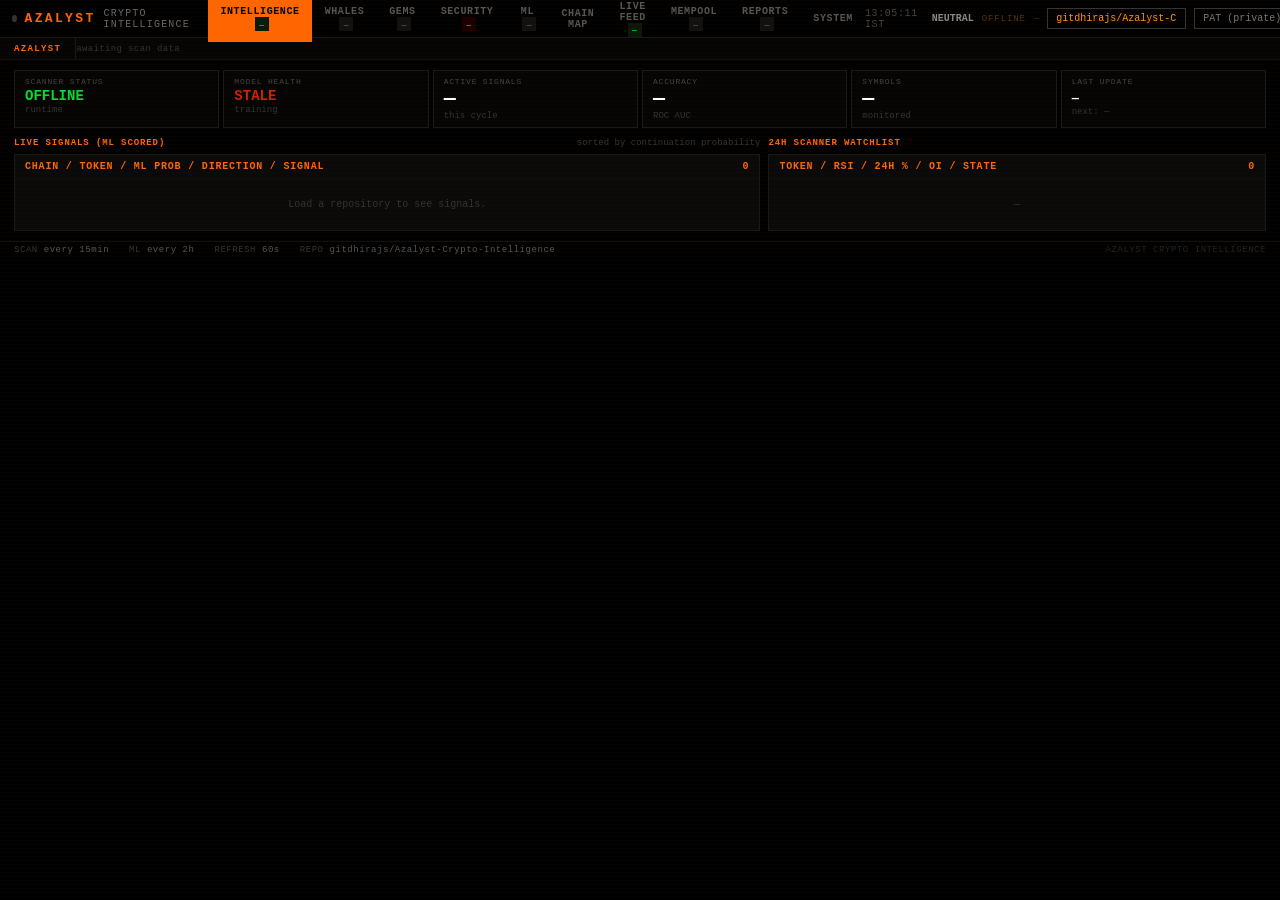
==== commit cd76e380: "UI: Align dashboard with Alpha Scanner look and wire to latest_dashboard_payload.json" ====
--- a/index.html
+++ b/index.html
@@ -1,255 +1,451 @@
 <!DOCTYPE html>
 <html lang="en">
-
 <head>
-  <meta charset="UTF-8">
-  <meta name="viewport" content="width=device-width, initial-scale=1.0">
-  <title>Azalyst Crypto Intelligence</title>
-  <meta name="description"
-    content="Azalyst Crypto Intelligence — runtime health, ML training snapshots, multi-engine consensus signals, and GitHub Actions telemetry.">
-  <meta name="theme-color" content="#000000">
-  <link rel="stylesheet" href="styles.css">
+<meta charset="UTF-8">
+<meta name="viewport" content="width=device-width, initial-scale=1.0">
+<title>AZALYST | Crypto Intelligence</title>
+<style>
+*{box-sizing:border-box;margin:0;padding:0}
+html{font-size:13px}
+body{background:#000;color:#ff6600;font-family:'Courier New',monospace;min-height:100vh;overflow-x:hidden;min-width:1100px}
+body::before{content:'';position:fixed;inset:0;background:repeating-linear-gradient(0deg,transparent,transparent 3px,rgba(255,102,0,0.02) 3px,rgba(255,102,0,0.02) 4px);pointer-events:none;z-index:9998}
+.topbar{background:#000;border-bottom:1px solid #1a1a1a;padding:0 12px;height:38px;display:flex;align-items:center;justify-content:space-between;position:sticky;top:0;z-index:100}
+.logo{font-size:13px;font-weight:700;letter-spacing:.18em;color:#ff6600;display:flex;align-items:center;gap:8px}
+.logo span{color:#666;font-weight:400;font-size:10px;letter-spacing:.12em}
+.live-dot{width:7px;height:7px;border-radius:50%;background:#333;display:inline-block}
+.live-dot.on{background:#00dd33;animation:blink 1s step-end infinite}
+@keyframes blink{50%{opacity:0}}
+.tabs{display:flex;gap:1px;margin-left:16px}
+.tab{background:transparent;border:none;color:#555;font-family:'Courier New',monospace;font-size:10px;font-weight:700;letter-spacing:.06em;padding:5px 12px;cursor:pointer;text-transform:uppercase;transition:.1s}
+.tab:hover{color:#ff9900}
+.tab.active{color:#000;background:#ff6600}
+.topbar-right{display:flex;align-items:center;gap:8px}
+#clock{font-size:10px;color:#444;letter-spacing:.06em}
+#macroRegime{font-size:10px;font-weight:700;text-transform:uppercase;margin-left:6px}
+#macroRegime.risk-on{color:#00dd33}
+#macroRegime.risk-off{color:#cc2200}
+#macroRegime.neutral{color:#888}
+.offline-badge{font-size:9px;color:#553300;letter-spacing:.1em}
+.live-badge{font-size:9px;color:#00dd33;letter-spacing:.1em}
+.stale-badge{font-size:9px;color:#cc7700;letter-spacing:.1em}
+input.repo-in{background:#000;border:1px solid #333;color:#ff9900;font-family:'Courier New',monospace;font-size:10px;padding:4px 8px;outline:none}
+input.repo-in:focus{border-color:#ff6600}
+.btn{background:#0a0a0a;border:1px solid #ff6600;color:#ff6600;font-family:'Courier New',monospace;font-size:9px;letter-spacing:.1em;padding:4px 12px;cursor:pointer;text-transform:uppercase;font-weight:700}
+.btn:hover{background:#ff6600;color:#000}
+#countdown{font-size:9px;color:#333}
+.tape{background:#050505;border-bottom:1px solid #111;height:22px;display:flex;align-items:center;overflow:hidden}
+.tape-label{font-size:9px;color:#ff6600;font-weight:700;letter-spacing:.15em;padding:0 14px;border-right:1px solid #1a1a1a;white-space:nowrap;height:100%;display:flex;align-items:center}
+.tape-track{flex:1;overflow:hidden}
+.tape-inner{display:flex;gap:32px;white-space:nowrap;animation:scroll 50s linear infinite}
+.tape-inner:hover{animation-play-state:paused}
+@keyframes scroll{0%{transform:translateX(0)}100%{transform:translateX(-50%)}}
+.tape-item{font-size:9px;letter-spacing:.04em}
+.tape-pump{color:#00dd33}
+.tape-dump{color:#cc2200}
+.tape-sep{color:#333}
+.page{display:none;padding:10px 14px}
+.page.active{display:block}
+.g2{display:grid;grid-template-columns:1fr 1fr;gap:8px}
+.g3{display:grid;grid-template-columns:1fr 1fr 1fr;gap:8px}
+.g32{display:grid;grid-template-columns:3fr 2fr;gap:8px}
+.panel{background:#0a0a0a;border:1px solid #1a1a1a}
+.ph{color:#ff6600;font-weight:700;font-size:10px;letter-spacing:.08em;text-transform:uppercase;border-bottom:1px solid #111;padding:6px 10px;display:flex;justify-content:space-between;align-items:center}
+.empty{padding:20px;text-align:center;color:#333;font-size:10px}
+.mgrid{display:grid;grid-template-columns:repeat(6,1fr);gap:4px;margin-bottom:10px}
+.stat-box{background:#050505;border:1px solid #1a1a1a;padding:6px 10px}
+.stat-label{color:#444;font-size:8px;text-transform:uppercase;letter-spacing:.1em}
+.stat-val{font-size:20px;font-weight:700;color:#fff;margin:3px 0 2px;line-height:1}
+.stat-val.up{color:#00dd33}
+.stat-val.dn{color:#cc2200}
+.stat-sub{font-size:9px;color:#333}
+.sh{display:flex;justify-content:space-between;align-items:center;margin-bottom:6px}
+.sh-label{font-size:9px;font-weight:700;letter-spacing:.1em;color:#ff6600;text-transform:uppercase}
+.sh-meta{font-size:9px;color:#333}
+.row{display:flex;align-items:center;gap:8px;padding:4px 10px;border-bottom:1px solid #0d0d0d;font-size:10px}
+.row:last-child{border-bottom:none}
+.row:hover{background:#0d0d0d}
+.chain-tag{font-size:8px;font-weight:700;padding:2px 4px;text-transform:uppercase;flex-shrink:0}
+.c-solana{color:#c09aff;background:rgba(153,69,255,.12)}
+.c-ethereum{color:#9aaeff;background:rgba(98,126,234,.12)}
+.c-base{color:#6699ff;background:rgba(0,82,255,.1)}
+.c-arbitrum{color:#60c0f0;background:rgba(40,160,240,.1)}
+.c-bnb{color:#f0d060;background:rgba(240,185,11,.1)}
+.c-avalanche{color:#f07070;background:rgba(232,65,66,.1)}
+.c-polygon{color:#b090f0;background:rgba(130,71,229,.1)}
+.c-optimism{color:#ff7080;background:rgba(255,4,32,.1)}
+.c-zksync{color:#80a0ff;background:rgba(54,103,246,.1)}
+.c-unknown{color:#444;background:rgba(50,80,100,.15)}
+.tok{font-weight:700;color:#ff9900;font-size:11px;flex-shrink:0}
+.ind{color:#555;overflow:hidden;text-overflow:ellipsis;white-space:nowrap;flex:1;font-size:10px}
+.addr{color:#444;font-size:9px}
+.val{color:#fff;font-size:11px;text-align:right;flex-shrink:0}
+.sig-p{color:#00dd33;font-size:9px;font-weight:700;flex-shrink:0}
+.sig-d{color:#cc2200;font-size:9px;font-weight:700;flex-shrink:0}
+.conf-wrap{display:flex;flex-direction:column;align-items:flex-end;gap:2px;flex-shrink:0;width:48px}
+.conf-n{font-size:10px;color:#fff}
+.conf-bar{height:2px;width:100%;background:#111}
+.cf-p{height:100%;background:#00aa2a}
+.cf-d{height:100%;background:#cc2200}
+.pill{font-size:8px;font-weight:700;padding:2px 6px;letter-spacing:.06em;text-transform:uppercase;flex-shrink:0}
+.p-ok{background:rgba(0,221,51,.12);color:#00dd33}
+.p-fail{background:rgba(204,34,0,.12);color:#cc2200}
+.p-run{background:rgba(59,158,255,.1);color:#60a0ff}
+.p-nu{background:rgba(204,119,0,.1);color:#cc7700}
+.p-scam{background:rgba(255,68,68,.15);color:#ff4444}
+.badge{display:inline-flex;align-items:center;justify-content:center;min-width:14px;height:14px;padding:0 3px;font-size:8px;background:#111;color:#555;margin-left:4px}
+.badge.live{background:#0a1a0a;color:#00dd33}
+.badge.warn{background:#1a0000;color:#ff4444}
+.ml-prob-cell{font-size:10px;color:#ff9900;display:flex;align-items:center;gap:4px;width:55px;justify-content:flex-end}
+.prob-bar{display:inline-block;height:3px;background:#ff6600;border-radius:1px}
+.heatmap{display:grid;grid-template-columns:repeat(3,1fr);gap:2px;padding:6px}
+.hm-cell{background:#050505;border:1px solid #1a1a1a;padding:10px 12px;position:relative}
+.hm-cell.dim{opacity:.35}
+.hm-cell::after{content:'';position:absolute;bottom:0;left:0;right:0;height:2px;background:#111}
+.hm-cell.hot-pump::after{background:#00aa2a}
+.hm-cell.hot-dump::after{background:#cc2200}
+.hm-cell.hot-both::after{background:linear-gradient(90deg,#00aa2a 50%,#cc2200 50%)}
+.hm-name{font-size:9px;font-weight:700;color:#ff9900;letter-spacing:.08em;margin-bottom:6px}
+.hm-nums{display:flex;gap:14px}
+.hm-p{font-size:15px;font-weight:700;color:#00dd33;line-height:1}
+.hm-d{font-size:15px;font-weight:700;color:#cc2200;line-height:1}
+.hm-sub{font-size:8px;color:#333;margin-top:2px}
+.hm-bar{margin-top:6px;height:2px;background:#0d0d0d;display:flex}
+.hm-bp{background:#00aa2a}
+.hm-bd{background:#cc2200}
+.feed{max-height:360px;overflow-y:auto}
+.feed-row{display:flex;gap:8px;align-items:flex-start;padding:4px 10px;border-bottom:1px solid #0d0d0d;font-size:10px}
+.feed-time{color:#333;white-space:nowrap;font-size:9px;padding-top:1px;flex-shrink:0;min-width:55px}
+.feed-tag{font-size:8px;font-weight:700;padding:1px 5px;text-transform:uppercase;flex-shrink:0}
+.ft-pump{color:#00dd33;background:rgba(0,221,51,.08)}
+.ft-dump{color:#cc2200;background:rgba(204,34,0,.08)}
+.ft-whale{color:#60a0ff;background:rgba(59,158,255,.08)}
+.ft-gem{color:#ff9900;background:rgba(255,153,0,.08)}
+.ft-scan{color:#444;background:rgba(50,80,100,.12)}
+.rpt-list{max-height:400px;overflow-y:auto;border:1px solid #1a1a1a}
+.rpt-row{display:flex;justify-content:space-between;padding:6px 10px;border-bottom:1px solid #0d0d0d;cursor:pointer;font-size:10px}
+.rpt-row:hover{background:#0d0d0d}
+.rpt-row.sel{background:#1a0800;border-left:2px solid #ff6600}
+.rpt-name{color:#888}
+.rpt-meta{color:#333;font-size:9px}
+.rpt-content{background:#000;border:1px solid #1a1a1a;padding:12px;font-size:10px;line-height:1.8;white-space:pre-wrap;max-height:480px;overflow-y:auto;color:#888}
+.statusbar{background:#000;border-top:1px solid #111;padding:3px 14px;display:flex;gap:20px;align-items:center;position:sticky;bottom:0;z-index:100}
+.sb-item{font-size:9px;color:#333;letter-spacing:.06em}
+.sb-val{color:#555}
+::-webkit-scrollbar{width:3px;height:3px}
+::-webkit-scrollbar-thumb{background:#1a1a1a}
+</style>
 </head>
-
 <body>
-  <!-- ── Topbar (mirrors ETF Intelligence header) ──────────────────── -->
-  <header class="topbar">
-    <div class="brand-block">
-      <div class="brand-mark">AZALYST</div>
-      <div class="brand-sub">
-        <h1>CRYPTO INTELLIGENCE</h1>
-        <p>Perp scanner · ML signals · Engine consensus</p>
+
+<div class="topbar">
+  <div style="display:flex;align-items:center">
+    <div class="logo"><span class="live-dot" id="liveDot"></span>AZALYST<span>CRYPTO INTELLIGENCE</span></div>
+    <div class="tabs">
+      <button class="tab active" onclick="tab('intel',this)">Intelligence<span class="badge live" id="bIntel">—</span></button>
+      <button class="tab" onclick="tab('whales',this)">Whales<span class="badge" id="bWhale">—</span></button>
+      <button class="tab" onclick="tab('gems',this)">Gems<span class="badge" id="bGem">—</span></button>
+      <button class="tab" onclick="tab('security',this)">Security<span class="badge warn" id="bSecurity">—</span></button>
+      <button class="tab" onclick="tab('ml',this)">ML<span class="badge" id="bML">—</span></button>
+      <button class="tab" onclick="tab('chains',this)">Chain Map</button>
+      <button class="tab" onclick="tab('feed',this)">Live Feed<span class="badge live" id="bFeed">—</span></button>
+      <button class="tab" onclick="tab('mempool',this)">Mempool<span class="badge" id="bMempool">—</span></button>
+      <button class="tab" onclick="tab('reports',this)">Reports<span class="badge" id="bReports">—</span></button>
+      <button class="tab" onclick="tab('ops',this)">System</button>
+    </div>
+  </div>
+  <div class="topbar-right">
+    <span id="clock">--:--:-- IST</span>
+    <span id="macroRegime" class="neutral">NEUTRAL</span>
+    <span id="dataStatus" class="offline-badge">OFFLINE</span>
+    <span id="countdown">—</span>
+    <input class="repo-in" id="repoIn" placeholder="owner/repository" value="gitdhirajs/Azalyst-Crypto-Intelligence"/>
+    <input class="repo-in" id="tokenIn" placeholder="PAT (private)" type="password" style="width:130px"/>
+    <button class="btn" onclick="init()">LOAD</button>
+  </div>
+</div>
+
+<div class="tape">
+  <div class="tape-label">AZALYST</div>
+  <div class="tape-track">
+    <div class="tape-inner" id="tapeInner"><span class="tape-item tape-sep"> awaiting scan data </span></div>
+  </div>
+</div>
+
+<div class="page active" id="tab-intel">
+  <div class="mgrid">
+    <div class="stat-box"><div class="stat-label">Scanner Status</div><div class="stat-val up" id="sPump" style="font-size:14px">OFFLINE</div><div class="stat-sub">runtime</div></div>
+    <div class="stat-box"><div class="stat-label">Model Health</div><div class="stat-val dn" id="sDump" style="font-size:14px">STALE</div><div class="stat-sub">training</div></div>
+    <div class="stat-box"><div class="stat-label">Active Signals</div><div class="stat-val" id="sWhale">—</div><div class="stat-sub">this cycle</div></div>
+    <div class="stat-box"><div class="stat-label">Accuracy</div><div class="stat-val" id="sGem">—</div><div class="stat-sub">ROC AUC</div></div>
+    <div class="stat-box"><div class="stat-label">Symbols</div><div class="stat-val" id="sChain">—</div><div class="stat-sub">monitored</div></div>
+    <div class="stat-box"><div class="stat-label">Last Update</div><div class="stat-val" id="sLast" style="font-size:12px;padding-top:4px">—</div><div class="stat-sub" id="sNext">next: —</div></div>
+  </div>
+  <div class="g32">
+    <div>
+      <div class="sh"><span class="sh-label">Live Signals (ML Scored)</span><span class="sh-meta" id="pumpMeta">sorted by continuation probability</span></div>
+      <div class="panel"><div class="ph"><span>Chain / Token / ML Prob / Direction / Signal</span><span id="pumpCount">0</span></div><div id="pumpList"><div class="empty">Load a repository to see signals.</div></div></div>
+    </div>
+    <div>
+      <div class="sh"><span class="sh-label">24H Scanner Watchlist</span></div>
+      <div class="panel"><div class="ph"><span>Token / RSI / 24H % / OI / State</span><span id="dumpCount">0</span></div><div id="dumpList"><div class="empty">—</div></div></div>
+    </div>
+  </div>
+</div>
+
+<!-- Whales tab adapted for Crypto -->
+<div class="page" id="tab-whales">
+  <div class="sh"><span class="sh-label">Volume Outliers</span><span class="sh-meta">high volume relative to 6h average</span></div>
+  <div class="panel"><div class="ph"><span>Token / Vol Ratio / 24H Vol / RSI 1H</span><span id="whaleCount">0</span></div><div id="whaleList"><div class="empty">No data yet.</div></div></div>
+</div>
+
+<div class="page" id="tab-gems">
+  <div class="sh"><span class="sh-label">Opportunity Scan</span><span class="sh-meta">high probability continuations</span></div>
+  <div class="panel"><div class="ph"><span>Token / ML Prob / RSI 1H / OI Change</span><span id="gemCount">0</span></div><div id="gemList"><div class="empty">No data yet.</div></div></div>
+</div>
+
+<div class="page" id="tab-security">
+  <div class="sh"><span class="sh-label">Runtime Notes</span><span class="sh-meta">operational issues and blocks</span></div>
+  <div class="panel"><div class="ph"><span>Category / Note</span><span id="securityCount">0</span></div><div id="securityList"><div class="empty">No open notes.</div></div></div>
+</div>
+
+<div class="page" id="tab-ml">
+  <div class="sh"><span class="sh-label">ML Model Metrics</span><span class="sh-meta" id="mlMeta">XGBoost pattern learning</span></div>
+  <div class="mgrid">
+    <div class="stat-box"><div class="stat-label">Model Status</div><div class="stat-val" id="mlStatus" style="font-size:12px;padding-top:4px">—</div><div class="stat-sub" id="mlTrained">—</div></div>
+    <div class="stat-box"><div class="stat-label">ROC AUC</div><div class="stat-val" id="mlAuc">—</div><div class="stat-sub" id="mlF1">f1: —</div></div>
+    <div class="stat-box"><div class="stat-label">Accuracy</div><div class="stat-val" id="mlLabeled">—</div><div class="stat-sub" id="mlPosRate">baseline: —</div></div>
+    <div class="stat-box"><div class="stat-label">Samples</div><div class="stat-val" id="mlEvents">—</div><div class="stat-sub" id="mlSnaps">total rows: —</div></div>
+    <div class="stat-box"><div class="stat-label">Features</div><div class="stat-val" id="mlClusters" style="font-size:10px;padding-top:4px">—</div><div class="stat-sub">top driver</div></div>
+    <div class="stat-box"><div class="stat-label">Window</div><div class="stat-val" id="mlPatCount">—</div><div class="stat-sub">target hours</div></div>
+  </div>
+  <div class="g32">
+    <div>
+      <div class="sh"><span class="sh-label">Top Features</span><span class="sh-meta" id="mlSigMeta">XGBoost importance</span></div>
+      <div class="panel"><div class="ph"><span>Feature / Importance / Rank</span><span id="mlSigCount">0</span></div><div id="mlSigList"><div class="empty">No importance data yet.</div></div></div>
+    </div>
+    <div>
+      <div class="sh"><span class="sh-label">Bucket Analysis (RSI)</span><span class="sh-meta">RSI range → continuation rate</span></div>
+      <div class="panel"><div class="ph"><span>Bucket / Count / Cont. Rate</span><span id="mlPatListCount">0</span></div><div id="mlPatList"><div class="empty">No buckets yet.</div></div></div>
+    </div>
+  </div>
+</div>
+
+<div class="page" id="tab-chains">
+  <div class="sh"><span class="sh-label">Operational Overview</span><span class="sh-meta">system health matrix</span></div>
+  <div class="panel"><div class="ph">Components and data source health</div><div class="heatmap" id="chainMap"><div class="empty" style="grid-column:1/-1">Load a repository first.</div></div></div>
+</div>
+
+<div class="page" id="tab-feed">
+  <div class="g2">
+    <div>
+      <div class="sh"><span class="sh-label">Telemetry Feed</span><span class="sh-meta" id="feedMeta">—</span></div>
+      <div class="panel"><div class="ph">Type / Time / Event</div><div class="feed" id="liveFeed"><div class="empty">No events yet.</div></div></div>
+    </div>
+    <div>
+      <div class="sh"><span class="sh-label">System Logs</span></div>
+      <div class="panel"><div class="ph">Workflow / Status / Duration</div><div id="runList"><div class="empty">—</div></div></div>
+    </div>
+  </div>
+</div>
+
+<div class="page" id="tab-mempool">
+  <div class="sh"><span class="sh-label">Runtime Artifacts</span><span class="sh-meta" id="mempoolMeta">files in reports directory</span></div>
+  <div class="panel"><div class="ph"><span>Filename / Link</span></div><div id="mempoolList"><div class="empty">No files detected.</div></div></div>
+</div>
+
+<div class="page" id="tab-reports">
+  <div class="g32">
+    <div>
+      <div class="sh"><span class="sh-label">JSON Payloads</span><span class="sh-meta" id="rptMeta">—</span></div>
+      <div class="rpt-list" id="rptList"><div class="empty">—</div></div>
+    </div>
+    <div>
+      <div class="sh"><span class="sh-label">Preview</span></div>
+      <div class="rpt-content" id="rptContent">Select a report.</div>
+    </div>
+  </div>
+</div>
+
+<div class="page" id="tab-ops">
+  <div class="g2">
+    <div>
+      <div class="sh"><span class="sh-label">GitHub Actions</span></div>
+      <div class="panel"><div class="ph">Workflow / Status / Duration</div><div id="opsList"><div class="empty">—</div></div></div>
+    </div>
+    <div>
+      <div class="sh"><span class="sh-label">Data Sources</span></div>
+      <div class="panel">
+        <div class="ph">Source settings</div>
+        <div class="row"><span style="color:#444;font-size:9px;letter-spacing:.08em">BRANCH</span><span style="color:#888">runtime-data</span></div>
+        <div class="row"><span style="color:#444;font-size:9px;letter-spacing:.08em">PROVIDERS</span><span style="color:#888" id="opsChains">KuCoin, Bitget, OKX</span></div>
+        <div class="row"><span style="color:#444;font-size:9px;letter-spacing:.08em">MODE</span><span style="color:#888" id="opsUniverse">Serverless Dashboard</span></div>
+        <div class="row"><span style="color:#444;font-size:9px;letter-spacing:.08em">REFRESH</span><span style="color:#888">60s</span></div>
+        <div class="row"><span style="color:#444;font-size:9px;letter-spacing:.08em">MAINTAINED BY</span><a href="https://github.com/gitdhirajs" target="_blank" style="color:#ff6600;text-decoration:none">@gitdhirajs</a></div>
       </div>
     </div>
-    <div class="topbar-meta">
-      <!-- Live status dot — same pattern as ETF "● LIVE / ● OFFLINE" -->
-      <span id="liveStatus" class="status-dot warn">LOADING</span>
-      <span id="clockValue" class="meta-value">--:--:-- IST</span>
-    </div>
-  </header>
-
-  <!-- ── Ticker tape ─────────────────────────────────────────────────── -->
-  <div class="ticker" role="marquee" aria-label="Live scanner data ticker">
-    <div id="tickerTape" class="ticker-track">Connecting to runtime telemetry...</div>
-  </div>
-
-  <!-- ── Tab bar (matches ETF style) ──────────────────────────────────── -->
-  <nav class="tabbar" aria-label="Dashboard sections">
-    <button class="tab active" data-tab="overview">Market Data</button>
-    <button class="tab" data-tab="models">Models</button>
-    <button class="tab" data-tab="ops">Operations</button>
-  </nav>
-
-  <!-- ── Main shell ─────────────────────────────────────────────────── -->
-  <main class="shell">
-
-    <!-- ══ OVERVIEW TAB ═══════════════════════════════════════════════ -->
-    <section class="tab-panel active" id="tab-overview">
-
-      <!-- Hero row: 3 columns -->
-      <section class="grid hero-grid">
-
-        <article class="panel panel-hero">
-          <div class="panel-header">
-            <span>System Pulse</span>
-            <span id="repoVisibility" class="micro-copy">PUBLIC REPO</span>
-          </div>
-          <div class="hero-stack">
-            <div>
-              <p class="kicker">Repository</p>
-              <div class="hero-title">gitdhirajs / azalyst-crypto-intelligence</div>
-            </div>
-            <p id="headlineText" class="hero-copy">
-              Waiting for runtime status and model snapshots...
-            </p>
-            <div class="hero-actions">
-              <a class="action-link" href="https://github.com/gitdhirajs/azalyst-crypto-intelligence" target="_blank"
-                rel="noreferrer">Repo</a>
-              <a class="action-link" href="https://github.com/gitdhirajs/azalyst-crypto-intelligence/actions"
-                target="_blank" rel="noreferrer">Actions</a>
-              <a class="action-link" href="https://github.com/gitdhirajs/azalyst-crypto-intelligence/tree/runtime-data"
-                target="_blank" rel="noreferrer">Runtime Data</a>
-              <a class="action-link" href="https://gitdhirajsv.github.io/Azalyst-ETF-Intelligence/" target="_blank"
-                rel="noreferrer">ETF Dashboard ↗</a>
-            </div>
-          </div>
-        </article>
-
-        <article class="panel">
-          <div class="panel-header">
-            <span>Automation</span>
-            <span class="micro-copy">GITHUB ACTIONS</span>
-          </div>
-          <div id="workflowCards" class="metric-stack"></div>
-        </article>
-
-        <article class="panel">
-          <div class="panel-header">
-            <span>Runtime Scan</span>
-            <span id="runtimeSourceTag" class="micro-copy">RUNTIME-DATA</span>
-          </div>
-          <div id="runtimeStatusCard" class="metric-stack"></div>
-        </article>
-
-      </section>
-
-      <!-- Model cards row -->
-      <section class="grid two-col">
-        <article class="panel">
-          <div class="panel-header">
-            <span>Main Scanner Model</span>
-            <span id="mainModelSource" class="micro-copy">BOOTSTRAP</span>
-          </div>
-          <div id="mainModelCard"></div>
-        </article>
-
-        <article class="panel">
-          <div class="panel-header">
-            <span>Hourly Candle Model</span>
-            <span id="hourlyModelSource" class="micro-copy">BOOTSTRAP</span>
-          </div>
-          <div id="hourlyModelCard"></div>
-        </article>
-      </section>
-
-      <!-- Signals + summary row -->
-      <section class="grid two-col">
-        <article class="panel">
-          <div class="panel-header">
-            <span>1H Live Signal Watchlist</span>
-            <span class="micro-copy">TOP CONTINUATION PROBABILITY</span>
-          </div>
-          <div id="hourlySignalsTable"></div>
-        </article>
-
-        <article class="panel">
-          <div class="panel-header">
-            <span>Latest Summary</span>
-            <span class="micro-copy">MARKDOWN PREVIEW</span>
-          </div>
-          <pre id="summaryPreview" class="summary-box">Loading summary...</pre>
-        </article>
-      </section>
-
-    </section>
-
-    <!-- ══ MODELS TAB ════════════════════════════════════════════════ -->
-    <section class="tab-panel" id="tab-models">
-
-      <section class="grid two-col">
-        <article class="panel">
-          <div class="panel-header">
-            <span>Main Model Feature Stack</span>
-            <span class="micro-copy">XGBOOST PERMUTATION IMPORTANCE</span>
-          </div>
-          <div id="mainFeatures"></div>
-        </article>
-
-        <article class="panel">
-          <div class="panel-header">
-            <span>Hourly Model Feature Stack</span>
-            <span class="micro-copy">PATTERN IMPORTANCE</span>
-          </div>
-          <div id="hourlyFeatures"></div>
-        </article>
-      </section>
-
-      <section class="grid two-col">
-        <article class="panel">
-          <div class="panel-header">
-            <span>Main Scanner Clusters</span>
-            <span class="micro-copy">GAINER / LOSER REGIMES</span>
-          </div>
-          <div id="mainClusters"></div>
-        </article>
-
-        <article class="panel">
-          <div class="panel-header">
-            <span>Hourly Pattern Clusters</span>
-            <span class="micro-copy">CONTINUATION / FAILURE</span>
-          </div>
-          <div id="hourlyClusters"></div>
-        </article>
-      </section>
-
-      <section class="grid two-col">
-        <article class="panel">
-          <div class="panel-header">
-            <span>Main Scanner Buckets</span>
-            <span class="micro-copy">RANGE LEARNING</span>
-          </div>
-          <div id="mainBuckets"></div>
-        </article>
-
-        <article class="panel">
-          <div class="panel-header">
-            <span>Hourly Continuation Buckets</span>
-            <span class="micro-copy">CANDLE RANGE LEARNING</span>
-          </div>
-          <div id="hourlyBuckets"></div>
-        </article>
-      </section>
-
-    </section>
-
-    <!-- ══ OPERATIONS TAB ════════════════════════════════════════════ -->
-    <section class="tab-panel" id="tab-ops">
-
-      <section class="grid two-col">
-        <article class="panel">
-          <div class="panel-header">
-            <span>Recent Workflow Runs</span>
-            <span class="micro-copy">LATEST 8</span>
-          </div>
-          <div id="workflowTable"></div>
-        </article>
-
-        <article class="panel">
-          <div class="panel-header">
-            <span>Data Sources</span>
-            <span class="micro-copy">MERGED VIEW</span>
-          </div>
-          <div id="sourceMatrix"></div>
-        </article>
-      </section>
-
-      <section class="grid two-col">
-        <article class="panel">
-          <div class="panel-header">
-            <span>Runtime Branch Files</span>
-            <span class="micro-copy">REPORTS DIRECTORY</span>
-          </div>
-          <div id="runtimeFiles"></div>
-        </article>
-
-        <article class="panel">
-          <div class="panel-header">
-            <span>Known Issues</span>
-            <span class="micro-copy">OPS NOTES</span>
-          </div>
-          <div id="issuesPanel"></div>
-        </article>
-      </section>
-
-    </section>
-
-  </main>
-
-  <!-- ── Footer (matches ETF style) ───────────────────────────────── -->
-  <footer class="footer">
-    <span id="footerStatus">Waiting for data...</span>
-    <span class="footer-links">
-      <a href="https://github.com/gitdhirajs/azalyst-crypto-intelligence" target="_blank" rel="noreferrer">Source</a>
-      <a href="https://github.com/gitdhirajs/azalyst-crypto-intelligence/actions" target="_blank"
-        rel="noreferrer">Runs</a>
-      <a href="https://github.com/gitdhirajs/azalyst-crypto-intelligence/tree/runtime-data" target="_blank"
-        rel="noreferrer">Artifacts</a>
-      <a href="https://gitdhirajsv.github.io/Azalyst-ETF-Intelligence/" target="_blank" rel="noreferrer">ETF Dashboard
-        ↗</a>
-    </span>
-  </footer>
-
-  <script type="module" src="app.js"></script>
+  </div>
+</div>
+
+<div class="statusbar">
+  <span class="sb-item">SCAN <span class="sb-val">every 15min</span></span>
+  <span class="sb-item">ML <span class="sb-val">every 2h</span></span>
+  <span class="sb-item">REFRESH <span class="sb-val">60s</span></span>
+  <span class="sb-item" id="sbRepo">REPO <span class="sb-val">gitdhirajs/Azalyst-Crypto-Intelligence</span></span>
+  <span style="flex:1"></span>
+  <span class="sb-item" style="color:#222">AZALYST CRYPTO INTELLIGENCE</span>
+</div>
+
+<script>
+const S={repo:'gitdhirajs/Azalyst-Crypto-Intelligence',token:'',runs:[],reports:[],parsed:null,feed:[],ml:null,refreshTimer:null,countdown:60};
+
+function updateClock(){const n=new Date(),ist=new Date(n.getTime()+(5.5*3600000));const h=ist.getUTCHours().toString().padStart(2,'0'),m=ist.getUTCMinutes().toString().padStart(2,'0'),s=ist.getUTCSeconds().toString().padStart(2,'0');document.getElementById('clock').textContent=`${h}:${m}:${s} IST`;}
+setInterval(updateClock,1000);updateClock();
+
+function gh(p){const h={'Accept':'application/vnd.github+json'};if(S.token)h['Authorization']=`Bearer ${S.token}`;return fetch(`https://api.github.com/repos/${S.repo}${p}`,{headers:h});}
+function ghRaw(p){const h={};if(S.token)h['Authorization']=`Bearer ${S.token}`;return fetch(`https://raw.githubusercontent.com/${S.repo}/runtime-data/${p}`,{headers:h});}
+
+function rel(d){if(!d)return'—';const m=Math.floor((Date.now()-new Date(d))/60000);if(m<1)return'just now';if(m<60)return`${m}m ago`;const h=Math.floor(m/60);if(h<24)return`${h}h ago`;return`${Math.floor(h/24)}d ago`;}
+function usd(v){const n=parseFloat(v);if(isNaN(n))return'—';if(n>=1e6)return`$${(n/1e6).toFixed(1)}M`;if(n>=1e3)return`$${(n/1e3).toFixed(0)}K`;return`$${n.toFixed(0)}`;}
+
+function addFeed(type,text,time){S.feed.unshift({type,text,time:time||new Date().toISOString()});if(S.feed.length>200)S.feed.pop();}
+
+function renderAll(data){
+  if(!data)return;
+  const rs = data.runtime_status || {};
+  const scanner = rs.scanner || {};
+  const hm = rs.hourly_model || {};
+  const hr = data.hourly_report || {};
+  const signals = hr.top_live_signals || [];
+  const scans = data.latest_scan_signals || [];
+
+  document.getElementById('sPump').textContent = (scanner.status || 'OFFLINE').toUpperCase();
+  document.getElementById('sDump').textContent = (hm.status || 'STALE').toUpperCase();
+  document.getElementById('sWhale').textContent = signals.length || 0;
+  document.getElementById('sGem').textContent = hm.roc_auc != null ? hm.roc_auc.toFixed(3) : '—';
+  document.getElementById('sChain').textContent = scans.length || 0;
+  document.getElementById('sLast').textContent = rel(data.generated_at);
+  
+  document.getElementById('bIntel').textContent = signals.length;
+  document.getElementById('bIntel').className = 'badge' + (signals.length > 0 ? ' live' : '');
+  document.getElementById('bWhale').textContent = scans.filter(s => s.volume_24h > 50000000).length;
+  document.getElementById('bGem').textContent = signals.filter(s => s.continuation_probability > 0.2).length;
+  document.getElementById('bML').textContent = hr.top_features ? hr.top_features.length : '—';
+
+  // Signals List
+  document.getElementById('pumpCount').textContent = signals.length;
+  document.getElementById('pumpList').innerHTML = signals.length
+    ? signals.map(s => {
+        const prob = Math.round(s.continuation_probability * 100);
+        return `<div class="row"><span class="addr">CRYPTO</span><span class="tok">${s.symbol}</span><div class="conf-wrap"><div class="conf-n">${prob}%</div><div class="conf-bar"><div class="cf-p" style="width:${prob}%"></div></div></div><span class="pill ${s.continuation_prediction ? 'p-ok' : 'p-nu'}">${s.continuation_prediction ? 'BUY' : 'HOLD'}</span><span class="sig-p">SIGNAL</span></div>`;
+      }).join('')
+    : '<div class="empty">No live signals.</div>';
+
+  // Watchlist
+  document.getElementById('dumpCount').textContent = scans.length;
+  document.getElementById('dumpList').innerHTML = scans.length
+    ? scans.slice(0, 15).map(s => `<div class="row"><span class="tok">${s.symbol}</span><span class="addr">RSI:${s.rsi_1h || '—'}</span><span class="val ${s.price_change_pct_24h >= 0 ? 'up' : 'dn'}">${s.price_change_pct_24h || 0}%</span><span class="addr">Vol:${usd(s.volume_24h)}</span><span class="pill p-run">SCAN</span></div>`).join('')
+    : '<div class="empty">No scan data.</div>';
+
+  // ML Tab
+  document.getElementById('mlStatus').textContent = (hr.status || 'unknown').toUpperCase();
+  document.getElementById('mlTrained').textContent = rel(hr.timestamp);
+  document.getElementById('mlAuc').textContent = hr.roc_auc != null ? hr.roc_auc.toFixed(3) : '—';
+  document.getElementById('mlF1').textContent = 'f1: ' + (hr.f1_score != null ? hr.f1_score.toFixed(3) : '—');
+  document.getElementById('mlLabeled').textContent = hr.accuracy != null ? hr.accuracy.toFixed(3) : '—';
+  document.getElementById('mlPosRate').textContent = 'baseline: ' + (hr.baseline_accuracy != null ? hr.baseline_accuracy.toFixed(3) : '—');
+  document.getElementById('mlEvents').textContent = hr.n_samples || 0;
+  document.getElementById('mlSnaps').textContent = 'symbols: ' + (hr.n_symbols || 0);
+  document.getElementById('mlClusters').textContent = hr.top_features ? hr.top_features[0][0] : '—';
+  document.getElementById('mlPatCount').textContent = hr.continuation_window_hours + 'h';
+
+  // Features
+  document.getElementById('mlSigList').innerHTML = hr.top_features
+    ? hr.top_features.slice(0, 10).map((f, i) => `<div class="row"><span class="tok">${f[0]}</span><span class="val">${f[1].toFixed(4)}</span><span class="addr">RANK ${i+1}</span></div>`).join('')
+    : '<div class="empty">No features.</div>';
+
+  // Buckets
+  const rsiBuckets = hr.bucket_analysis?.rsi_1h?.top_continuation_ranges || [];
+  document.getElementById('mlPatList').innerHTML = rsiBuckets.length
+    ? rsiBuckets.map(b => `<div class="row"><span class="tok">${b.bucket}</span><span class="val">${b.count}</span><span class="pill p-ok">${Math.round(b.continuation_rate*100)}%</span></div>`).join('')
+    : '<div class="empty">No buckets.</div>';
+
+  // Whales (Vol outliers)
+  const outliers = scans.filter(s => s.volume_24h > 10000000).sort((a,b) => b.volume_24h - a.volume_24h);
+  document.getElementById('whaleCount').textContent = outliers.length;
+  document.getElementById('whaleList').innerHTML = outliers.length
+    ? outliers.slice(0, 15).map(s => `<div class="row"><span class="tok">${s.symbol}</span><span class="val">RATIO —</span><span class="val">${usd(s.volume_24h)}</span><span class="addr">RSI:${s.rsi_1h}</span></div>`).join('')
+    : '<div class="empty">No outliers.</div>';
+
+  // Feed
+  if(scanner.status) addFeed('scan', `Scanner ${scanner.status} | ${scans.length} symbols | ${signals.length} signals`, data.generated_at);
+  renderFeed();
+}
+
+function renderFeed(){
+  const el = document.getElementById('liveFeed');
+  el.innerHTML = S.feed.map(f => `<div class="feed-row"><span class="feed-time">${rel(f.time)}</span><span class="feed-tag ft-scan">EVENT</span><span style="color:#555;flex:1">${f.text}</span></div>`).join('') || '<div class="empty">No events.</div>';
+}
+
+async function init(){
+  const repo = document.getElementById('repoIn').value.trim();
+  S.repo = repo;
+  setStatus('loading');
+  try {
+    const [payload, tree, workflow] = await Promise.all([
+      ghRaw('reports/latest_dashboard_payload.json').then(r => r.json()),
+      gh('/git/trees/main?recursive=1').then(r => r.json()),
+      gh('/actions/runs?per_page=10').then(r => r.json())
+    ]);
+
+    S.reports = (tree.tree || []).filter(f => f.path.startsWith('reports/')).sort((a,b) => b.path.localeCompare(a.path));
+    S.runs = workflow.workflow_runs || [];
+    
+    renderAll(payload);
+    renderReports();
+    renderWorkflowTable();
+    setStatus('live');
+  } catch(e) {
+    setStatus('error');
+    console.error(e);
+  }
+}
+
+function renderReports(){
+  document.getElementById('bReports').textContent = S.reports.length;
+  document.getElementById('rptList').innerHTML = S.reports.slice(0,20).map(f => `<div class="rpt-row" onclick="loadRpt('${f.path}',this)"><span class="rpt-name">${f.path.split('/').pop()}</span></div>`).join('');
+}
+
+async function loadRpt(path, el){
+  document.querySelectorAll('.rpt-row').forEach(e => e.classList.remove('sel')); el?.classList.add('sel');
+  document.getElementById('rptContent').textContent = 'Loading...';
+  try {
+    const r = await ghRaw(path);
+    const text = await r.text();
+    document.getElementById('rptContent').textContent = text;
+  } catch(e) { document.getElementById('rptContent').textContent = 'Error loading report.'; }
+}
+
+function renderWorkflowTable(){
+  const html = S.runs.map(r => `<div class="row"><span class="addr">${r.name}</span><span class="pill ${r.conclusion==='success'?'p-ok':'p-fail'}">${r.conclusion||r.status}</span><span class="addr">${rel(r.created_at)}</span></div>`).join('');
+  document.getElementById('opsList').innerHTML = html;
+  document.getElementById('runList').innerHTML = html;
+}
+
+function setStatus(s){
+  const dot = document.getElementById('liveDot'), lbl = document.getElementById('dataStatus');
+  if(s==='live'){ dot.classList.add('on'); lbl.textContent='LIVE'; lbl.className='live-badge'; }
+  else if(s==='loading'){ dot.classList.remove('on'); lbl.textContent='LOADING'; lbl.className='stale-badge'; }
+  else { dot.classList.remove('on'); lbl.textContent='OFFLINE'; lbl.className='offline-badge'; }
+}
+
+function tab(name, el){
+  document.querySelectorAll('.page').forEach(p => p.classList.remove('active'));
+  document.querySelectorAll('.tab').forEach(t => t.classList.remove('active'));
+  document.getElementById('tab-'+name).classList.add('active'); el.classList.add('active');
+}
+
+init();
+setInterval(init, 60000);
+</script>
 </body>
-
-</html>+</html>
